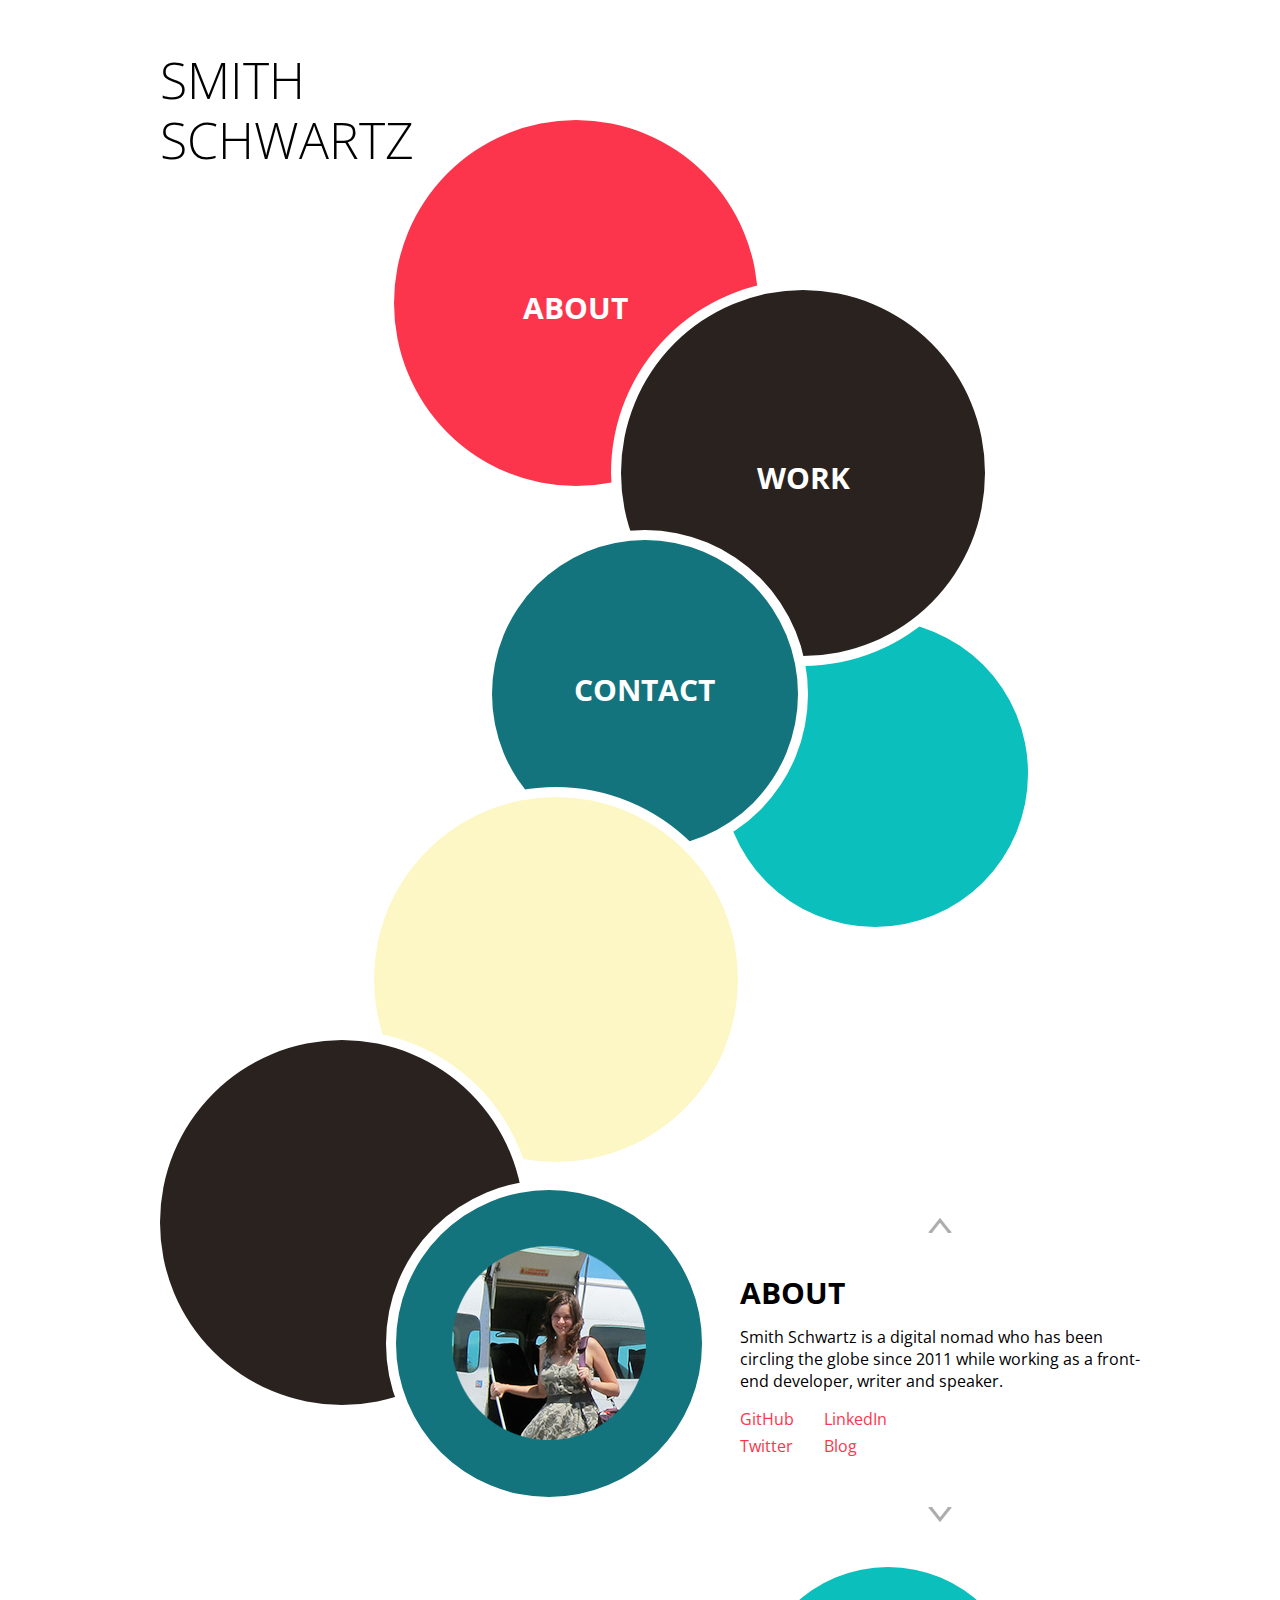
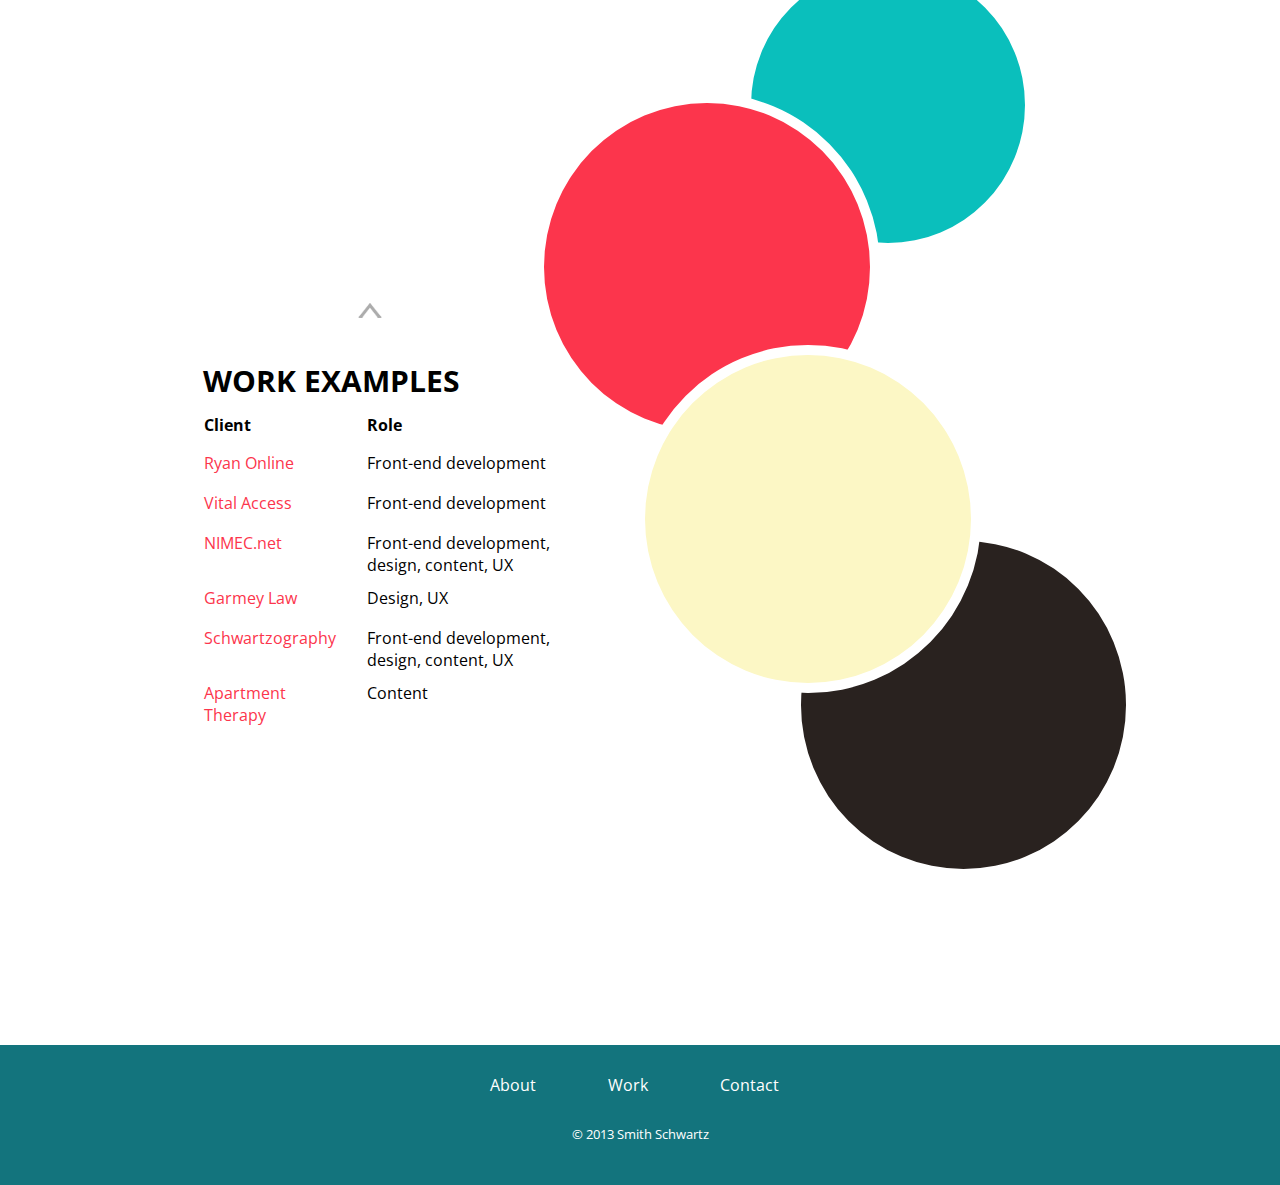
==== index.html @ cdfc53a2 "Fix link" ====
<!DOCTYPE html>
<html lang="en">
<head>
  <meta charset="utf-8" />
  <meta name="viewport" content="width=device-width,initial-scale=1" />
  
  <title>Smith Schwartz</title>

  <link rel="icon" type="image/x-icon" href="http://smithschwartz.github.io/portfolio/favicon.ico" />

  <link rel="stylesheet" href="styles/css/main.css">

  <link rel='stylesheet' media='screen and (max-width: 419px)' href='styles/css/small.css' />

  <link rel='stylesheet' media='screen and (min-width: 420px) and (max-width: 609px)' href='styles/sass/small-medium.scss' />

  <link rel='stylesheet' media='screen and (min-width: 610px) and (max-width: 798px)' href='styles/sass/mid-medium.scss' />

  <link rel='stylesheet' media='screen and (min-width: 799px) and (max-width: 900px)' href='styles/sass/medium.scss' />

  <link href='http://fonts.googleapis.com/css?family=Montserrat|Open+Sans:300,400,700' rel='stylesheet' type='text/css'>

  <script>
    (function(i,s,o,g,r,a,m){i['GoogleAnalyticsObject']=r;i[r]=i[r]||function(){
    (i[r].q=i[r].q||[]).push(arguments)},i[r].l=1*new Date();a=s.createElement(o),
    m=s.getElementsByTagName(o)[0];a.async=1;a.src=g;m.parentNode.insertBefore(a,m)
    })(window,document,'script','//www.google-analytics.com/analytics.js','ga');

    ga('create', 'UA-42198011-1', 'smithschwartz.com');
    ga('send', 'pageview');

  </script>

</head>

<body class="group">
	<a name="top"></a>

<div class="page-wrap group">

	<header class="group">
		<div class="block group">
			<h1>Smith Schwartz</h1>
		</div>
	</header>

	<section class="bubbles group">

		<div class="container container-1">

		  <a class="scroll-js" href="#about" title="About">
		  	<div class="bubble circle-1">
		  		<h2>About</h2>
		  	</div>
		  </a>

		</div>

		<a class="scroll-js" href="#work" title="Work">
			<div class="container container-2">
		  
		  		<div class="bubble circle-2">
		  			<h2>Work</h2>
		  		</div>
		</div>
		</a>


		<div class="container container-3">

		  <a href="mailto:smithschwartz@gmail.com" target="blank" title="Send an email">
		  	<div class="bubble circle-3">
		  		<h2>Contact</h2>
		  	</div>
		  </a>

		</div>

		<div class="container container-4">

		  	<div class="bubble circle-4">
		  	</div>

		</div>

		<div class="container container-5">

		  	<div class="bubble circle-5">
		  	</div>

		</div>

		<div class="container container-6">

		  	<div class="bubble circle-6">
		  		
		  	</div>

		</div>
		
		<div class="container container-7">
			<a name="about"></a>
		  	<div class="bubble circle-7">
		  	</div>

		</div>

</section>

<aside class="up-down-arrows group">
	<a class="scroll-js up-arrow arrow group" href="#top" title="Scroll to top">Up Arrow</a>

		<section class="info group">
			<h2>About</h2>

			<p>Smith Schwartz is a digital nomad who has been circling the globe since 2011 while working as a front-end developer, writer and speaker. </p></a>

			<ul>
				<li><a href="https://github.com/smithschwartz" target="blank" title="Smith Schwartz on GitHub">GitHub</a></li>

				<li><a href="https://twitter.com/smithschwartz" target="blank" title="Smith Schwartz on Twitter">Twitter</a></li>

			</ul>
			<ul>
				<li><a href="http://www.linkedin.com/pub/smith-schwartz/33/857/685/" target="blank" title="Smith Schwartz on LinkedIn">LinkedIn</a></li>
				
				<li><a href="http://schwartzography.com" target="blank" title="Schwartzography.com">Blog</a></li>
			</ul>
		</section>

			<a class="scroll-js down-arrow arrow group" href="#work" title="Work">Down Arrow</a>

	</aside>

	
	<section class="mid-bubbles group">	

		<div class="container container-8">

		  	<div class="bubble circle-8">
		  	</div>

		</div>

		<div class="container container-9">

		  	<div class="bubble circle-9">
		  		
		  	</div>

		</div>

		<div class="container container-10">

		  	<div class="bubble circle-10">
		  	</div>

		</div>

		<div class="container container-11">

		  	<div class="bubble circle-11">
		  	</div>

		</div>

		<section class="work-examples group">
			<a name="work"></a>

			<a class="scroll-js up-arrow arrow group" href="#top" title="Scroll to top">Up Arrow</a>

			<h2>Work Examples</h2>

		<table class="group">

		  <tr>
		  	<th scope="col">Client</th>
		  	<th scope="col">Role</th>
		  </tr>
		  <tr>
		  	<td class="client"><a href="http://ryanonline.com/" title="Ryan Online" target="blank">Ryan Online</a></td>
		  	<td class="role">Front-end development</td>
		  </tr>
		  <tr>
		    <td class="client"><a href="http://www.vital-access.com/" title="Vital Access" target="blank">Vital Access</a></td>
		    <td class="role">Front-end development</td>
		  </tr>
		  <tr>
		    <td class="client"><a href="http://www.nimec.net" target="blank" title="NIMEC">NIMEC.net</a></td>
		    <td class="role">Front-end development, design, content, UX</td>
		  </tr>
		  <tr>
		    <td class="client"><a href="design-project.html" title="Garmey Law" target="blank">Garmey Law</a></td>
		    <td class="role">Design, UX</td>
		  </tr>
		  <tr>
		    <td class="client"><a href="http://schwartzography.com" target="blank" title="Schwartzography">Schwartzography</a></td>
		    <td class="role">Front-end development, design, content, UX</td>
		  </tr>
		  <tr>
		    <td class="client"><a href="http://www.apartmenttherapy.com/authors/smith" target="blank" title="Apartment Therapy">Apartment<br> Therapy</a></td>
		    <td class="role">Content</td>
		  </tr>

		 </table> 


		
		</section>
		</div> <!-- page-wrap -->
	</section>
</div>

	<footer class="group">
		<div class="page-wrap-footer group">

			<ul class="group">

				<li><a class="scroll-js" href="#about" title="about">About</a></li>
				<li><a class="scroll-js" href="#work" title="Work">Work</a></li>
				<li class="end"><a href="mailto:smithschwartz@gmail.com" target="blank" title="Send an email">Contact</a></li>

			</ul>

			<small class="copy group">&copy; 2013 Smith Schwartz</small>

		</div>
	</footer>


	<script src="http://ajax.googleapis.com/ajax/libs/jquery/1.9.1/jquery.min.js"></script>	
	<script src="javascripts/jquery.min.scrollTo.js"></script>
	<script src="javascripts/script.js"></script>

</body>	
</html>
---- styles/css/main.css ----
/* normalize.css v2.1.0 | MIT License | git.io/normalize */
/* ==========================================================================
   HTML5 display definitions
   ========================================================================== */
/**
 * Correct `block` display not defined in IE 8/9.
 */
article,
aside,
details,
figcaption,
figure,
footer,
header,
hgroup,
main,
nav,
section,
summary {
  display: block; }

/**
 * Correct `inline-block` display not defined in IE 8/9.
 */
audio,
canvas,
video {
  display: inline-block; }

/**
 * Prevent modern browsers from displaying `audio` without controls.
 * Remove excess height in iOS 5 devices.
 */
audio:not([controls]) {
  display: none;
  height: 0; }

/**
 * Address styling not present in IE 8/9.
 */
[hidden] {
  display: none; }

/* ==========================================================================
   Base
   ========================================================================== */
/**
 * 1. Set default font family to sans-serif.
 * 2. Prevent iOS text size adjust after orientation change, without disabling
 *    user zoom.
 */
html {
  font-family: sans-serif;
  /* 1 */
  -webkit-text-size-adjust: 100%;
  /* 2 */
  -ms-text-size-adjust: 100%;
  /* 2 */ }

/**
 * Remove default margin.
 */
body {
  margin: 0; }

/* ==========================================================================
   Links
   ========================================================================== */
/**
 * Address `outline` inconsistency between Chrome and other browsers.
 */
a:focus {
  outline: thin dotted; }

/**
 * Improve readability when focused and also mouse hovered in all browsers.
 */
a:active,
a:hover {
  outline: 0; }

/* ==========================================================================
   Typography
   ========================================================================== */
/**
 * Address variable `h1` font-size and margin within `section` and `article`
 * contexts in Firefox 4+, Safari 5, and Chrome.
 */
h1 {
  font-size: 2em;
  margin: 0.67em 0; }

/**
 * Address styling not present in IE 8/9, Safari 5, and Chrome.
 */
abbr[title] {
  border-bottom: 1px dotted; }

/**
 * Address style set to `bolder` in Firefox 4+, Safari 5, and Chrome.
 */
b,
strong {
  font-weight: bold; }

/**
 * Address styling not present in Safari 5 and Chrome.
 */
dfn {
  font-style: italic; }

/**
 * Address differences between Firefox and other browsers.
 */
hr {
  -moz-box-sizing: content-box;
  box-sizing: content-box;
  height: 0; }

/**
 * Address styling not present in IE 8/9.
 */
mark {
  background: #ff0;
  color: #000; }

/**
 * Correct font family set oddly in Safari 5 and Chrome.
 */
code,
kbd,
pre,
samp {
  font-family: monospace, serif;
  font-size: 1em; }

/**
 * Improve readability of pre-formatted text in all browsers.
 */
pre {
  white-space: pre-wrap; }

/**
 * Set consistent quote types.
 */
q {
  quotes: "\201C" "\201D" "\2018" "\2019"; }

/**
 * Address inconsistent and variable font size in all browsers.
 */
small {
  font-size: 80%; }

/**
 * Prevent `sub` and `sup` affecting `line-height` in all browsers.
 */
sub,
sup {
  font-size: 75%;
  line-height: 0;
  position: relative;
  vertical-align: baseline; }

sup {
  top: -0.5em; }

sub {
  bottom: -0.25em; }

/* ==========================================================================
   Embedded content
   ========================================================================== */
/**
 * Remove border when inside `a` element in IE 8/9.
 */
img {
  border: 0; }

/**
 * Correct overflow displayed oddly in IE 9.
 */
svg:not(:root) {
  overflow: hidden; }

/* ==========================================================================
   Figures
   ========================================================================== */
/**
 * Address margin not present in IE 8/9 and Safari 5.
 */
figure {
  margin: 0; }

/* ==========================================================================
   Forms
   ========================================================================== */
/**
 * Define consistent border, margin, and padding.
 */
fieldset {
  border: 1px solid #c0c0c0;
  margin: 0 2px;
  padding: 0.35em 0.625em 0.75em; }

/**
 * 1. Correct `color` not being inherited in IE 8/9.
 * 2. Remove padding so people aren't caught out if they zero out fieldsets.
 */
legend {
  border: 0;
  /* 1 */
  padding: 0;
  /* 2 */ }

/**
 * 1. Correct font family not being inherited in all browsers.
 * 2. Correct font size not being inherited in all browsers.
 * 3. Address margins set differently in Firefox 4+, Safari 5, and Chrome.
 */
button,
input,
select,
textarea {
  font-family: inherit;
  /* 1 */
  font-size: 100%;
  /* 2 */
  margin: 0;
  /* 3 */ }

/**
 * Address Firefox 4+ setting `line-height` on `input` using `!important` in
 * the UA stylesheet.
 */
button,
input {
  line-height: normal; }

/**
 * Address inconsistent `text-transform` inheritance for `button` and `select`.
 * All other form control elements do not inherit `text-transform` values.
 * Correct `button` style inheritance in Chrome, Safari 5+, and IE 8+.
 * Correct `select` style inheritance in Firefox 4+ and Opera.
 */
button,
select {
  text-transform: none; }

/**
 * 1. Avoid the WebKit bug in Android 4.0.* where (2) destroys native `audio`
 *    and `video` controls.
 * 2. Correct inability to style clickable `input` types in iOS.
 * 3. Improve usability and consistency of cursor style between image-type
 *    `input` and others.
 */
button,
html input[type="button"],
input[type="reset"],
input[type="submit"] {
  -webkit-appearance: button;
  /* 2 */
  cursor: pointer;
  /* 3 */ }

/**
 * Re-set default cursor for disabled elements.
 */
button[disabled],
html input[disabled] {
  cursor: default; }

/**
 * 1. Address box sizing set to `content-box` in IE 8/9.
 * 2. Remove excess padding in IE 8/9.
 */
input[type="checkbox"],
input[type="radio"] {
  box-sizing: border-box;
  /* 1 */
  padding: 0;
  /* 2 */ }

/**
 * 1. Address `appearance` set to `searchfield` in Safari 5 and Chrome.
 * 2. Address `box-sizing` set to `border-box` in Safari 5 and Chrome
 *    (include `-moz` to future-proof).
 */
input[type="search"] {
  -webkit-appearance: textfield;
  /* 1 */
  -moz-box-sizing: content-box;
  -webkit-box-sizing: content-box;
  /* 2 */
  box-sizing: content-box; }

/**
 * Remove inner padding and search cancel button in Safari 5 and Chrome
 * on OS X.
 */
input[type="search"]::-webkit-search-cancel-button,
input[type="search"]::-webkit-search-decoration {
  -webkit-appearance: none; }

/**
 * Remove inner padding and border in Firefox 4+.
 */
button::-moz-focus-inner,
input::-moz-focus-inner {
  border: 0;
  padding: 0; }

/**
 * 1. Remove default vertical scrollbar in IE 8/9.
 * 2. Improve readability and alignment in all browsers.
 */
textarea {
  overflow: auto;
  /* 1 */
  vertical-align: top;
  /* 2 */ }

/* ==========================================================================
   Tables
   ========================================================================== */
/**
 * Remove most spacing between table cells.
 */
table {
  border-collapse: collapse;
  border-spacing: 0; }

/*Clearfix, Resets*/
.group:after {
  content: "";
  display: table;
  clear: both; }

/* apply a natural box layout model to all elements */
* {
  -moz-box-sizing: border-box;
  -webkit-box-sizing: border-box;
  box-sizing: border-box; }

/*Fonts*/
body {
  font-family: 'Open Sans', sans-serif;
  position: relative; }

a {
  color: #FC354C;
  text-decoration: none; }

h1, h2 {
  text-transform: uppercase;
  text-shadow: inset 1px 1px 1px #ccc; }

h1 {
  font-size: 50px;
  font-weight: 200;
  line-height: 60px;
  margin: 0;
  z-index: 400; }

h2 {
  color: white;
  font-size: 30px; }

.work-examples h2,
.info h2 {
  color: black;
  line-height: 35px;
  margin: 15px 0; }

.bubble h2,
footer {
  text-align: center; }

/*Sections*/
.page-wrap {
  margin: auto;
  max-width: 1000px;
  height: 1300px;
  padding: 20px;
  position: relative; }

.page-wrap-footer {
  margin: auto;
  max-width: 1000px;
  height: 140px;
  position: relative; }

.block {
  height: 150px;
  padding-top: 30px;
  margin: 0;
  width: 255px;
  z-index: 400; }

.info {
  position: relative;
  height: 200px;
  width: 100%; }

.work-examples {
  height: 500px;
  left: 5%;
  position: relative;
  top: 518px;
  width: 450px; }

.bubbles {
  position: relative;
  top: -190px;
  height: 100%;
  width: 100%; }

.mid-bubbles {
  margin-right: 0;
  position: relative;
  top: 0px;
  height: 85%;
  width: 90%; }

/*Circles*/
.container {
  height: 500px;
  width: 40%;
  position: absolute; }

.bubble {
  border: 10px solid white;
  -moz-border-radius: 50%;
  -webkit-border-radius: 50%;
  border-radius: 50%;
  padding-bottom: 95%;
  width: 100%;
  -webkit-transition-property: margin;
  -moz-transition-property: margin;
  -o-transition-property: margin;
  transition-property: margin;
  -webkit-transition-duration: .4s;
  -moz-transition-duration: .4s;
  -o-transition-duration: .4s;
  transition-duration: .4s;
  -webkit-transition-timing-function: linear, ease-in-out;
  -moz-transition-timing-function: linear, ease-in-out;
  -o-transition-timing-function: linear, ease-in-out;
  transition-timing-function: linear, ease-in-out; }

.circle-1,
.circle-2 {
  padding-bottom: 41%; }

.circle-3 {
  padding-bottom: 42.5%; }

.circle-8,
.circle-7,
.circle-4 {
  padding-bottom: 94%; }

/*Circle backgrounds*/
.circle-9,
.circle-1 {
  background: #FC354C; }

.circle-11,
.circle-6,
.circle-2 {
  background: #29221F; }

.circle-8,
.circle-4 {
  background: #0ABFBC; }

.circle-10,
.circle-5 {
  background: #FCF7C5; }

.circle-3 {
  background: #13747D; }

.circle-7 {
  background: #13747d url("../../images/smith.png") center center no-repeat; }

/*Circle text*/
.container h2 {
  margin: 0; }

.bubble h2 {
  padding-top: 42%; }

.circle-1 h2,
.circle-2 h2 {
  padding-top: 46%; }

/*Circle containers*/
.container-1 {
  left: 23.3%;
  top: 130px;
  z-index: 1;
  -webkit-transition-property: z-index;
  -moz-transition-property: z-index;
  -o-transition-property: z-index;
  transition-property: z-index;
  -webkit-transition-duration: .4s;
  -moz-transition-duration: .4s;
  -o-transition-duration: .4s;
  transition-duration: .4s;
  -webkit-transition-timing-function: linear, ease-in-out;
  -moz-transition-timing-function: linear, ease-in-out;
  -o-transition-timing-function: linear, ease-in-out;
  transition-timing-function: linear, ease-in-out; }

.container-2 {
  left: 47%;
  top: 300px;
  z-index: 2;
  -webkit-transition-property: z-index;
  -moz-transition-property: z-index;
  -o-transition-property: z-index;
  transition-property: z-index;
  -webkit-transition-duration: .4s;
  -moz-transition-duration: .4s;
  -o-transition-duration: .4s;
  transition-duration: .4s;
  -webkit-transition-timing-function: linear, ease-in-out;
  -moz-transition-timing-function: linear, ease-in-out;
  -o-transition-timing-function: linear, ease-in-out;
  transition-timing-function: linear, ease-in-out; }

.container-3 {
  left: 33.5%;
  top: 550px;
  width: 34%;
  z-index: 5;
  -webkit-transition-property: z-index;
  -moz-transition-property: z-index;
  -o-transition-property: z-index;
  transition-property: z-index;
  -webkit-transition-duration: .4s;
  -moz-transition-duration: .4s;
  -o-transition-duration: .4s;
  transition-duration: .4s;
  -webkit-transition-timing-function: linear, ease-in-out;
  -moz-transition-timing-function: linear, ease-in-out;
  -o-transition-timing-function: linear, ease-in-out;
  transition-timing-function: linear, ease-in-out; }

.container-4 {
  left: 57.5%;
  top: 630px;
  width: 34%;
  z-index: 1; }

.container-5 {
  left: 21.3%;
  top: 807px;
  z-index: 6; }

.container-6 {
  left: -1%;
  top: 1050px;
  z-index: 6; }

.container-7 {
  left: 23.5%;
  top: 1200px;
  width: 34%;
  z-index: 7; }

.container-8 {
  left: 67.3%;
  top: 112px;
  width: 34%;
  z-index: 1; }

.container-9 {
  left: 43.3%;
  top: 248px;
  z-index: 1; }

.container-10 {
  left: 55%;
  top: 500px;
  z-index: 6; }

.container-11 {
  left: 73%;
  top: 686px;
  z-index: 2; }

/*Hovers*/
a:hover {
  color: #c8031a; }

footer a:hover,
.info a:hover,
.work-examples a:hover {
  text-decoration: underline; }

footer a:hover {
  color: #ccc;
  text-decoration: underline; }

a .bubble:hover {
  margin-top: -30px;
  box-shadow: 0 50px #fff;
  z-index: 100; }

a .bubble:hover {
  text-decoration: none; }

.container-1:hover,
.container-2:hover,
.container-3:hover {
  z-index: 100; }

/*Lists*/
ul {
  padding-left: 0; }

li {
  list-style: none; }

.info ul {
  float: left;
  margin-right: 30px;
  margin-top: 0; }

.info li {
  margin-bottom: 5px; }

/*Table*/
th {
  padding-bottom: 15px;
  text-align: left; }

td {
  padding-bottom: 10px;
  padding-right: 30px;
  height: 40px;
  vertical-align: top; }

.client {
  width: 140px; }

.role {
  width: 270px; }

/*Arrows*/
.up-down-arrows {
  height: 400px;
  position: absolute;
  top: 1260px;
  left: 60%;
  width: 40%; }

a.arrow,
.arrow {
  display: block;
  color: transparent;
  font: 0/0 a;
  height: 15px;
  left: 188px;
  position: absolute;
  width: 24px; }

.down-arrow {
  background: url("../../images/down-arrow.png") center center no-repeat;
  top: 247px;
  z-index: 100; }

.up-arrow {
  background: url("../../images/up-arrow.png") center center no-repeat;
  top: -42px; }

.work-examples .up-arrow {
  top: -60px;
  left: 155px; }

.soon {
  font-size: 150%; }

/*Footer*/
footer {
  background: #13747D;
  height: 140px;
  position: relative;
  top: 1345px;
  width: 100%; }

footer li {
  color: white;
  float: left;
  line-height: 80px;
  margin-right: 24%; }

footer ul {
  margin: auto;
  width: 300px; }

.copy {
  color: white;
  display: block;
  margin: auto;
  width: 100%; }

footer a {
  color: white; }

.end {
  margin-right: 0; }

/*Design Project Page*/
.design-example-wrap {
  margin: 30px auto 0 auto;
  width: 1200px; }

.design-example-wrap h1 {
  margin-bottom: 20px; }

.design-example {
  display: block;
  margin-right: 5%;
  float: left; }
---- styles/css/small.css ----
.page-wrap,
.page-wrap-footer {
  max-width: 500px; }

.page-wrap {
  padding: 0; }

.page-wrap {
  height: 1300px; }

footer li {
  margin-right: 15%; }

footer {
  top: 500px; }

footer ul {
  width: 209px; }

.block {
  padding-top: 10px;
  margin: auto;
  z-index: 200; }

.container {
  height: 200px;
  width: 50%; }

.container-8,
.container-7,
.container-4 {
  width: 40%; }

.bubble {
  padding-bottom: 36.5%; }

.bubble h2 {
  font-size: 22px;
  padding-top: 38%; }

a .bubble:hover {
  margin-top: 0px;
  box-shadow: none; }

/*Circle containers*/
.container-1 {
  left: 8%;
  top: 188px; }

.container-2 {
  left: 32%;
  top: 290px; }

.container-3 {
  left: 17%;
  top: 410px; }

.container-4 {
  left: 57%;
  top: 419px; }

.container-7 {
  top: 533px;
  left: 8%;
  z-index: 7; }

.container-8 {
  left: 9%;
  top: -225px; }

.container-9 {
  left: 25%;
  top: -155px; }

.container-10 {
  left: 8%;
  top: -60px; }

.container-5,
.container-6,
.container-11 {
  display: none; }

.circle-7 {
  background: url("../../images/smith.png") center center no-repeat; }

.circle-8,
.circle-9,
.circle-10,
.circle-4,
.circle-7 {
  padding-bottom: 87%; }

/*Sections*/
.info {
  margin: auto;
  max-width: 300px;
  text-align: right;
  top: 0;
  width: 80%; }

.work-examples {
  left: 15%;
  height: 80%;
  top: 200px;
  width: 90%; }

.up-down-arrows {
  top: 650px;
  left: 5%;
  height: 60%;
  text-align: right;
  width: 90%; }

.mid-bubbles {
  height: 40%;
  left: -30px;
  top: -390px; }

.info ul {
  float: right;
  margin-left: 30px;
  margin-right: 0; }

table {
  width: 110%; }

/*Arrows*/
.arrow {
  left: 70%; }

.down-arrow {
  top: 269px; }

.up-arrow {
  top: -43px; }

.work-examples .up-arrow {
  top: -40px;
  left: 30%;
  z-index: 400; }

a h2:hover {
  color: #ccc; }
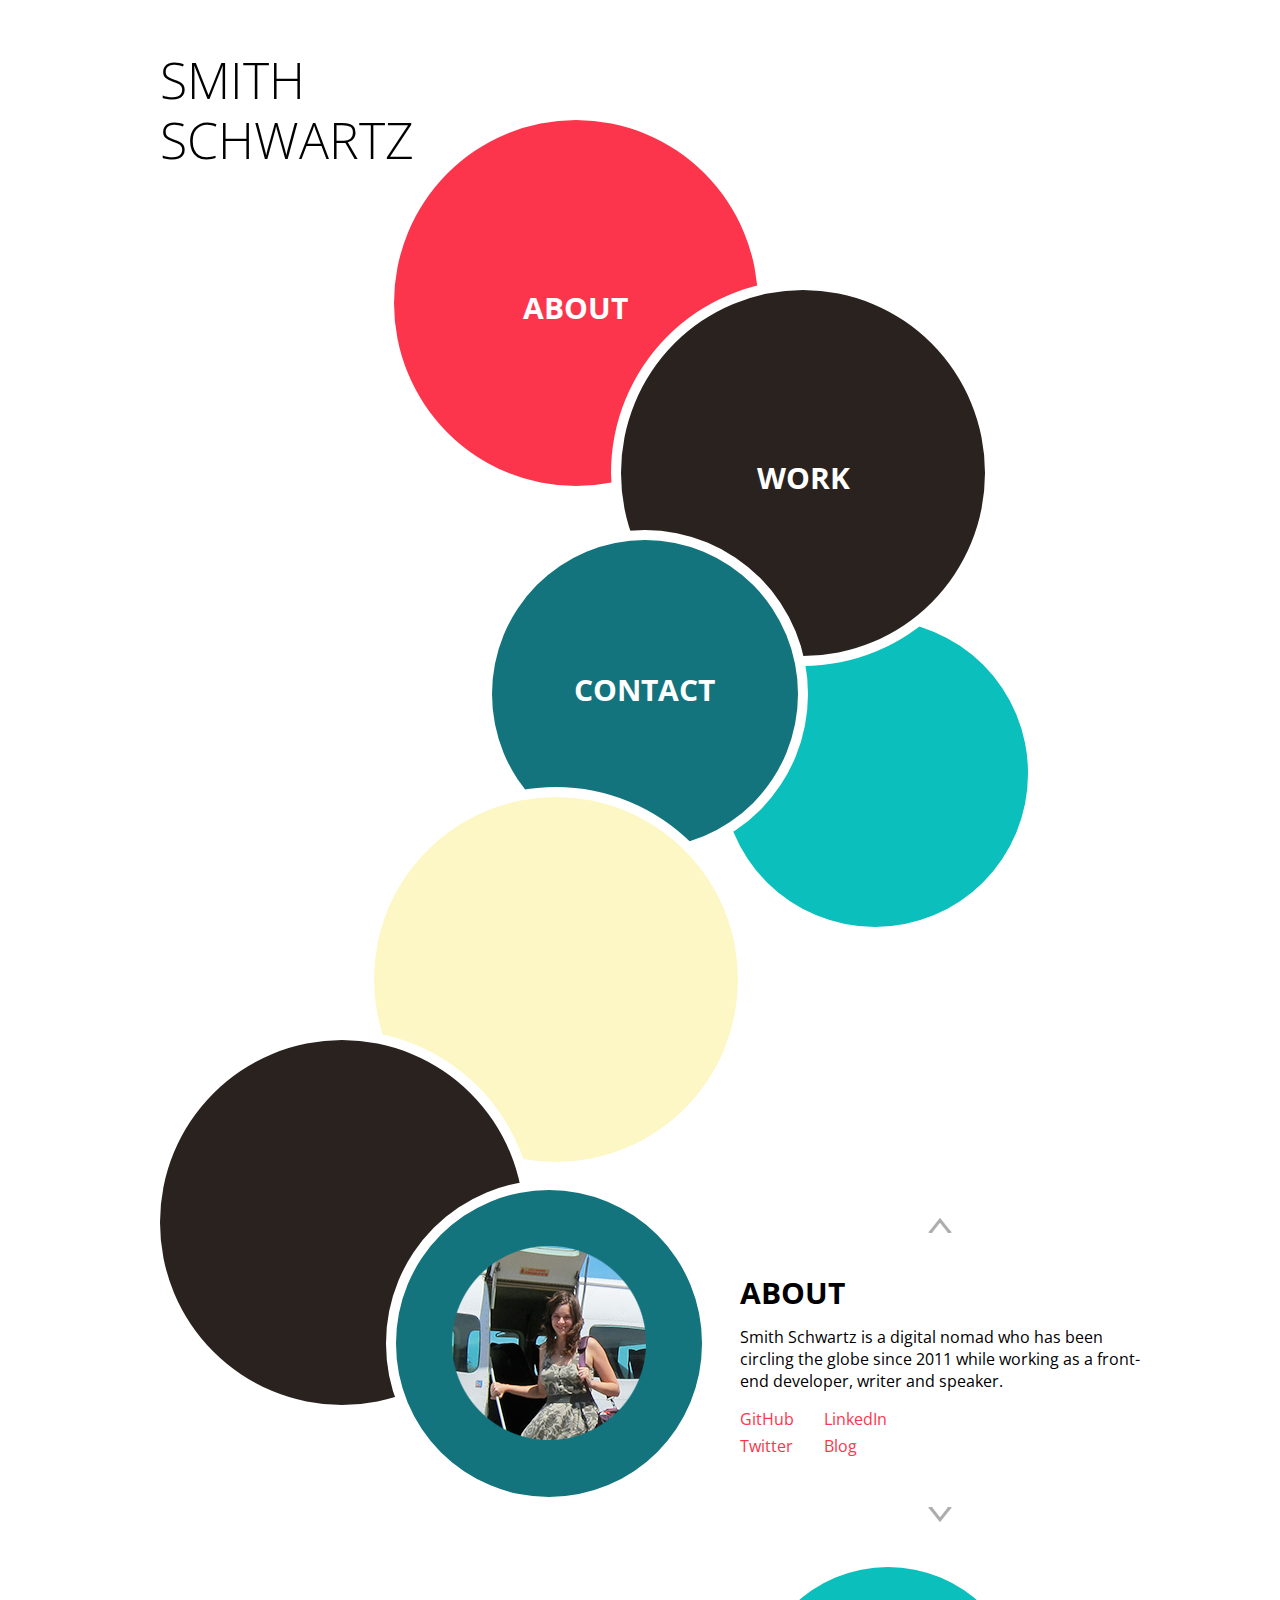
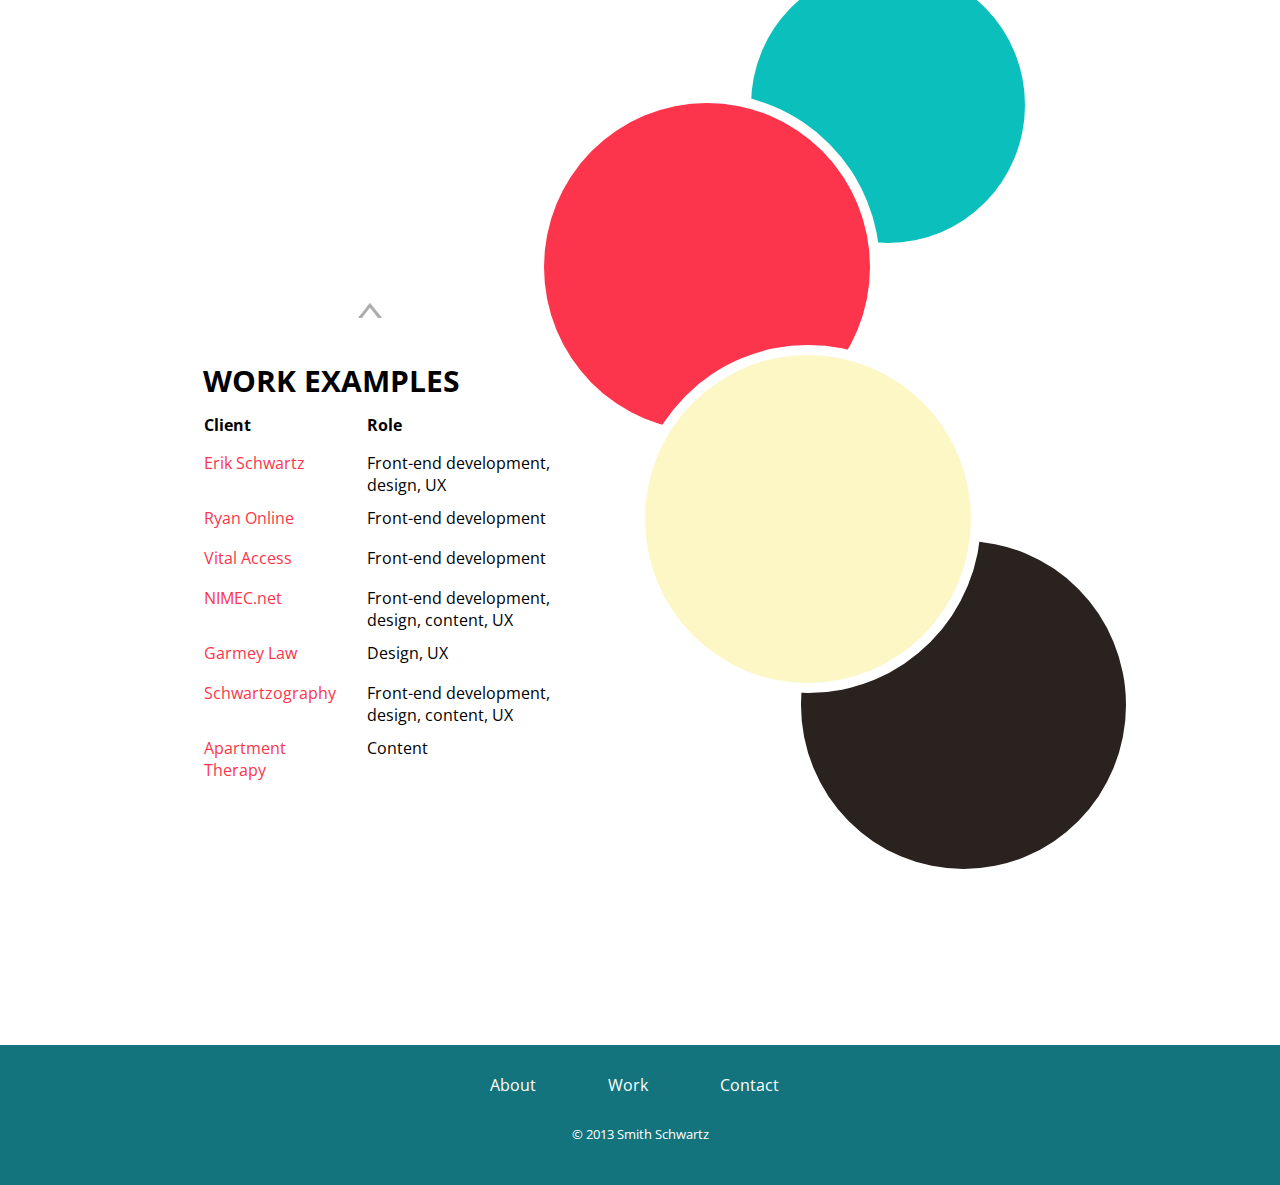
==== commit 51708a30: "Add new work" ====
--- a/index.html
+++ b/index.html
@@ -12,11 +12,11 @@
 
   <link rel='stylesheet' media='screen and (max-width: 419px)' href='styles/css/small.css' />
 
-  <link rel='stylesheet' media='screen and (min-width: 420px) and (max-width: 609px)' href='styles/sass/small-medium.scss' />
-
-  <link rel='stylesheet' media='screen and (min-width: 610px) and (max-width: 798px)' href='styles/sass/mid-medium.scss' />
-
-  <link rel='stylesheet' media='screen and (min-width: 799px) and (max-width: 900px)' href='styles/sass/medium.scss' />
+  <link rel='stylesheet' media='screen and (min-width: 420px) and (max-width: 609px)' href='styles/css/small-medium.css' />
+
+  <link rel='stylesheet' media='screen and (min-width: 610px) and (max-width: 798px)' href='styles/css/mid-medium.css' />
+
+  <link rel='stylesheet' media='screen and (min-width: 799px) and (max-width: 900px)' href='styles/css/medium.css' />
 
   <link href='http://fonts.googleapis.com/css?family=Montserrat|Open+Sans:300,400,700' rel='stylesheet' type='text/css'>
 
@@ -178,6 +178,10 @@
 		  	<th scope="col">Role</th>
 		  </tr>
 		  <tr>
+		  	<td class="client"><a href="http://erikschwartz.net" title="Erik Schwartz" target="blank">Erik Schwartz</a></td>
+		  	<td class="role">Front-end development, design, UX</td>
+		  </tr>
+		  <tr>
 		  	<td class="client"><a href="http://ryanonline.com/" title="Ryan Online" target="blank">Ryan Online</a></td>
 		  	<td class="role">Front-end development</td>
 		  </tr>
--- a/styles/css/small-medium.css
+++ b/styles/css/small-medium.css
@@ -0,0 +1,157 @@
+.page-wrap,
+.page-wrap-footer {
+  padding: 0;
+  max-width: 550px;
+  min-width: 400px; }
+
+footer li {
+  margin-right: 15%; }
+
+footer {
+  top: 525px; }
+
+footer ul {
+  width: 209px; }
+
+.block {
+  padding-top: 10px;
+  padding-left: 5%;
+  z-index: 200; }
+
+.container {
+  height: 200px;
+  width: 40%; }
+
+.container-8,
+.container-7,
+.container-4 {
+  width: 30%; }
+
+.bubble {
+  padding-bottom: 37.5%; }
+
+.bubble h2 {
+  font-size: 26px;
+  padding-top: 39%; }
+
+.bubble:hover {
+  margin-top: 0px; }
+
+/*Circle containers*/
+.container-1 {
+  left: 31%;
+  top: 188px; }
+
+.container-2 {
+  left: 49%;
+  top: 309px; }
+
+.container-3 {
+  left: 27%;
+  top: 423px; }
+
+.container-4 {
+  left: 61%;
+  top: 439px; }
+
+.container-5 {
+  left: 19%;
+  top: 556px; }
+
+.container-7 {
+  left: 7%;
+  top: 643px;
+  z-index: 7; }
+
+.container-8 {
+  left: 9%;
+  top: -214px; }
+
+.container-9 {
+  left: 25%;
+  top: -155px; }
+
+.container-10 {
+  left: 8%;
+  top: -60px; }
+
+.container-6,
+.container-11 {
+  display: none; }
+
+.circle-7 {
+  background: white url("../../images/smith.png") center center no-repeat; }
+
+.circle-5,
+.circle-8,
+.circle-9,
+.circle-10,
+.circle-4,
+.circle-7 {
+  padding-bottom: 90%; }
+
+/*Sections*/
+.info {
+  margin: auto;
+  max-width: 300px;
+  text-align: right;
+  top: 100px;
+  width: 100%; }
+
+.work-examples {
+  left: 15%;
+  height: 400px;
+  margin-right: 0;
+  top: 220px;
+  width: 80%; }
+
+.up-down-arrows {
+  top: 650px;
+  left: 23%;
+  height: 60%;
+  text-align: right;
+  width: 77%; }
+
+.mid-bubbles {
+  height: 5%;
+  left: -30px;
+  top: -370px;
+  width: 90%; }
+
+section {
+  margin-right: 0; }
+
+.info ul {
+  float: right;
+  margin-left: 30px;
+  margin-right: 0; }
+
+table {
+  width: 110%; }
+
+/*Arrows*/
+.arrow {
+  left: 70%; }
+
+.down-arrow {
+  top: 357px; }
+
+.up-arrow {
+  top: 64px; }
+
+.work-examples .up-arrow {
+  top: -40px;
+  left: 30%;
+  z-index: 400; }
+
+a h2:hover {
+  color: #ccc; }
+
+.circle-8,
+.circle-7,
+.circle-4 {
+  padding-bottom: 87%; }
+
+a .bubble:hover {
+  margin-top: 0;
+  box-shadow: none; }
--- a/styles/css/mid-medium.css
+++ b/styles/css/mid-medium.css
@@ -0,0 +1,94 @@
+.page-wrap-footer,
+.page-wrap {
+  min-width: 400px;
+  max-width: 700px;
+  padding: 0; }
+
+footer {
+  top: 990px; }
+
+.work-examples,
+.up-down-arrows,
+.block {
+  margin-left: 5%; }
+
+.up-down-arrows {
+  left: 45%;
+  top: 950px;
+  width: 40%; }
+
+.down-arrow {
+  top: 280px; }
+
+.bubbles {
+  top: -100px; }
+
+.container-2 {
+  left: 46%;
+  top: 273px; }
+
+.container-3 {
+  top: 467px; }
+
+.container-4 {
+  left: 58.5%;
+  top: 500px; }
+
+.container-5 {
+  left: 21.3%;
+  top: 634px; }
+
+.container-6 {
+  left: 0%;
+  top: 767px; }
+
+.container-7 {
+  left: 12.5%;
+  top: 914px; }
+
+.container-8 {
+  left: 75%;
+  top: 121px; }
+
+.container-9 {
+  left: 55%;
+  top: 220px; }
+
+.container-10 {
+  left: 62%;
+  top: 369px;
+  z-index: 6; }
+
+.container-7,
+.container-11 {
+  display: none; }
+
+.circle-6 {
+  background: #29221f url("../../images/smith.png") center center no-repeat; }
+
+.bubble {
+  padding-bottom: 93%; }
+
+.circle-1 h2,
+.circle-2 h2 {
+  padding-top: 40%; }
+
+.circle-1,
+.circle-2 {
+  padding-bottom: 41%; }
+
+.circle-3 {
+  padding-bottom: 36%; }
+
+.circle-7,
+.circle-4,
+.circle-8 {
+  padding-bottom: 91.5%; }
+
+.mid-bubbles {
+  height: 60%;
+  top: -300px; }
+
+a .bubble:hover {
+  margin-top: -30px;
+  box-shadow: 0 30px #fff; }
--- a/styles/css/medium.css
+++ b/styles/css/medium.css
@@ -0,0 +1,64 @@
+.page-wrap {
+  min-width: 500px;
+  max-width: 900px;
+  padding: 0; }
+
+.work-examples,
+.up-down-arrows,
+.block {
+  margin-left: 5%; }
+
+.up-down-arrows {
+  left: 45%;
+  top: 1248px;
+  width: 50%; }
+
+.bubbles {
+  top: -100px; }
+
+.container-3 {
+  top: 544px; }
+
+.container-4 {
+  top: 584px; }
+
+.container-5 {
+  top: 759px; }
+
+.container-6 {
+  top: 941px; }
+
+.container-7 {
+  left: 12.5%;
+  top: 1204px; }
+
+.container-8 {
+  left: 76%;
+  top: 107px; }
+
+.container-9 {
+  left: 58.3%; }
+
+.container-10 {
+  left: 65%;
+  top: 476px; }
+
+.container-11 {
+  left: 59%;
+  top: 690px; }
+
+.bubble {
+  padding-bottom: 94.5%; }
+
+.circle-1,
+.circle-2,
+.circle-3 {
+  padding-bottom: 39%; }
+
+.circle-8,
+.circle-7,
+.circle-4 {
+  padding-bottom: 93.5%; }
+
+.mid-bubbles {
+  width: 90%; }
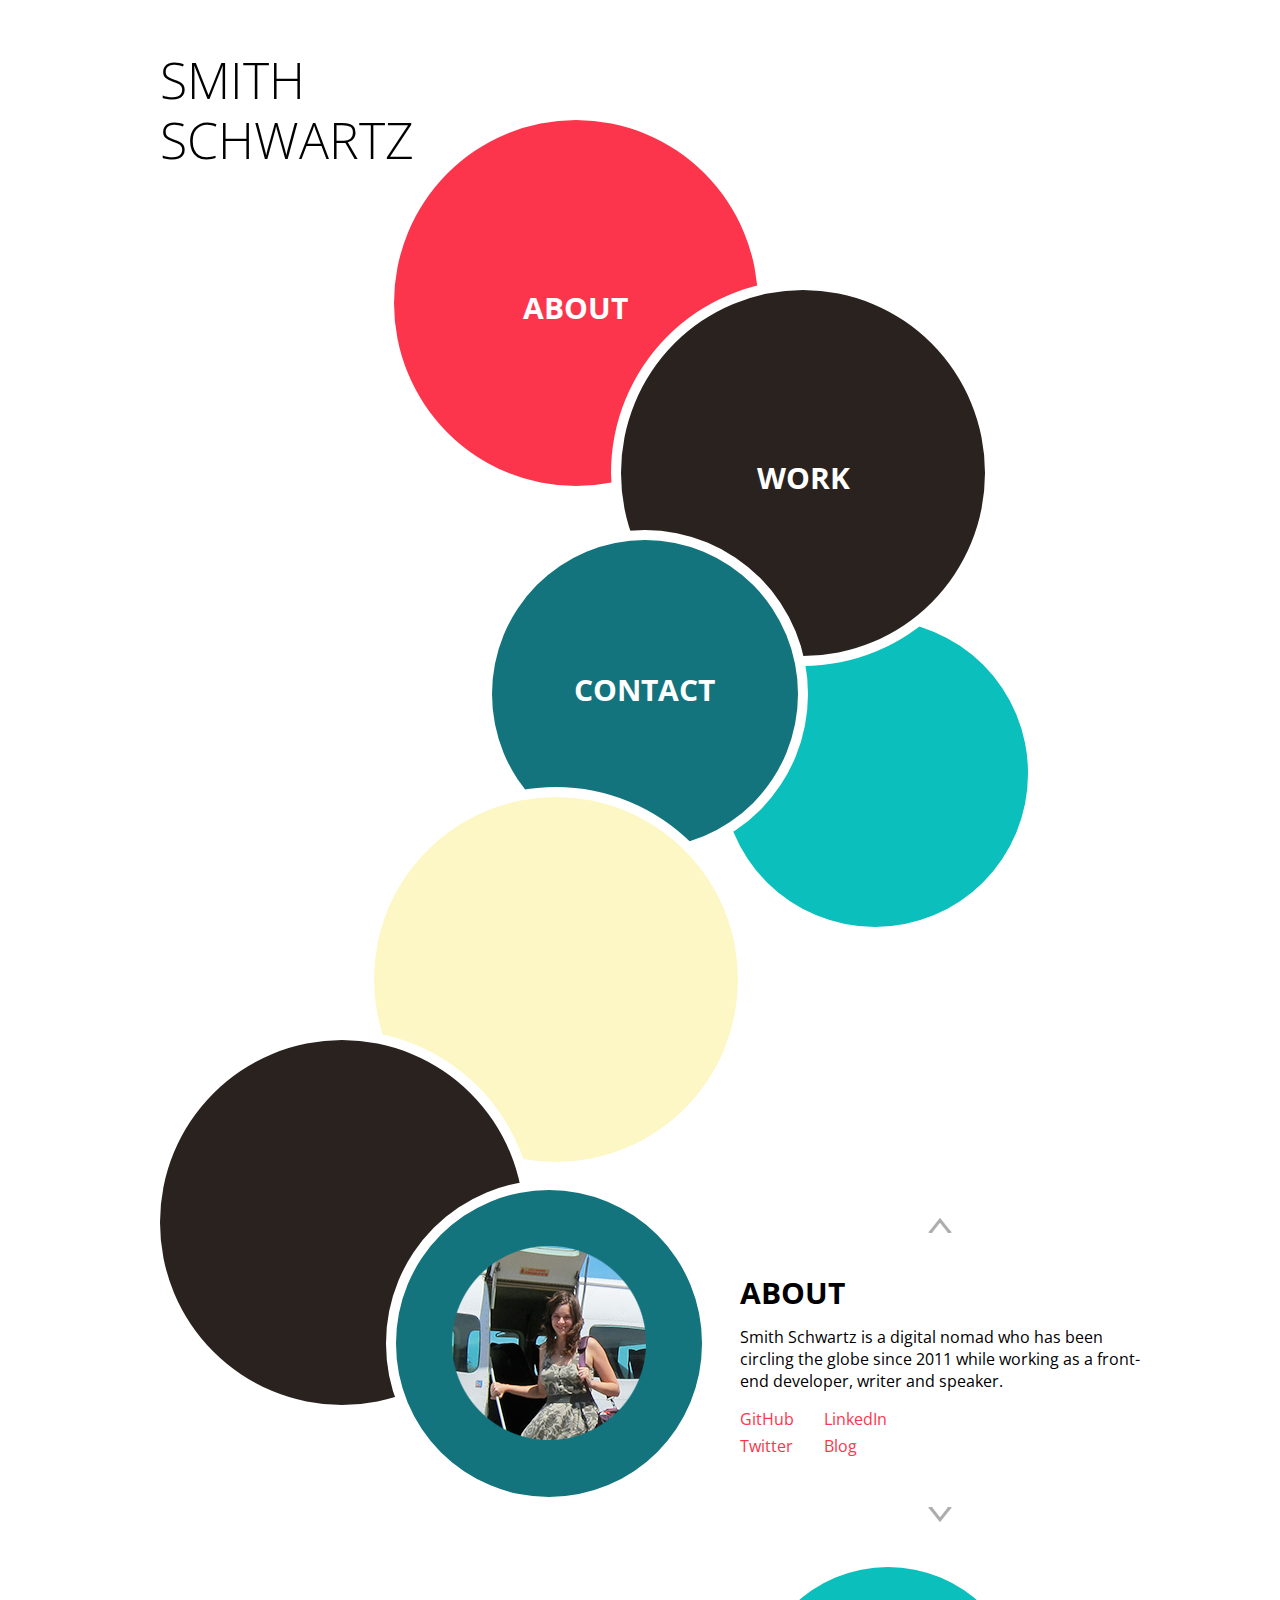
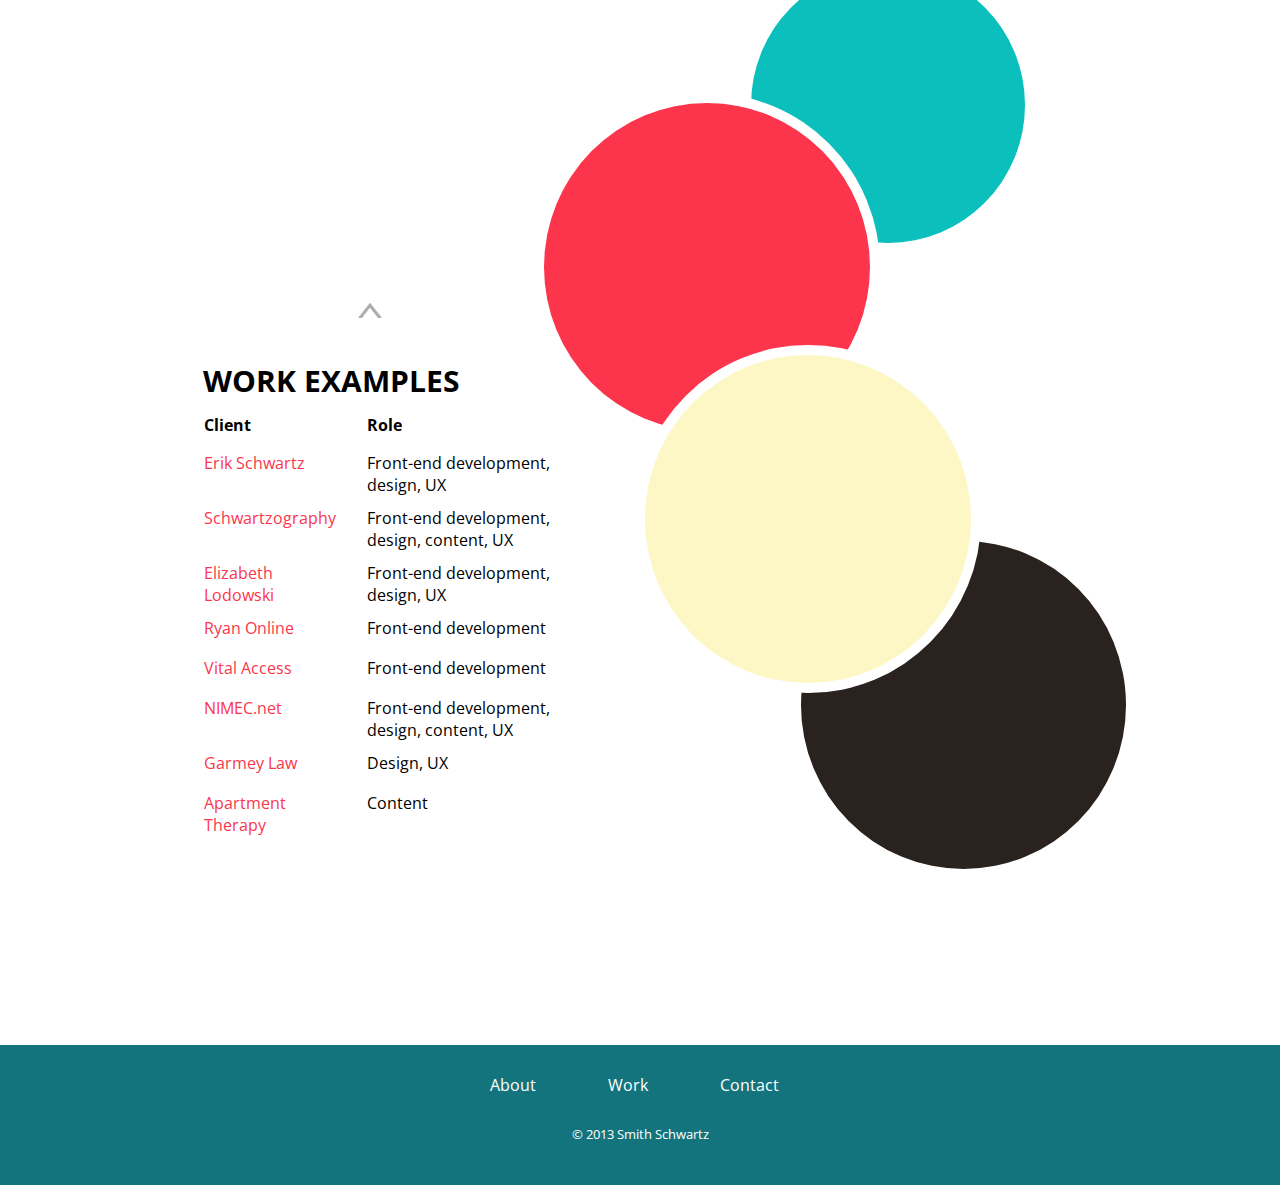
==== commit 21861938: "Add new links" ====
--- a/index.html
+++ b/index.html
@@ -3,7 +3,7 @@
 <head>
   <meta charset="utf-8" />
   <meta name="viewport" content="width=device-width,initial-scale=1" />
-  
+
   <title>Smith Schwartz</title>
 
   <link rel="icon" type="image/x-icon" href="http://smithschwartz.github.io/portfolio/favicon.ico" />
@@ -58,7 +58,7 @@
 
 		<a class="scroll-js" href="#work" title="Work">
 			<div class="container container-2">
-		  
+
 		  		<div class="bubble circle-2">
 		  			<h2>Work</h2>
 		  		</div>
@@ -93,11 +93,11 @@
 		<div class="container container-6">
 
 		  	<div class="bubble circle-6">
-		  		
-		  	</div>
-
-		</div>
-		
+
+		  	</div>
+
+		</div>
+
 		<div class="container container-7">
 			<a name="about"></a>
 		  	<div class="bubble circle-7">
@@ -123,7 +123,7 @@
 			</ul>
 			<ul>
 				<li><a href="http://www.linkedin.com/pub/smith-schwartz/33/857/685/" target="blank" title="Smith Schwartz on LinkedIn">LinkedIn</a></li>
-				
+
 				<li><a href="http://schwartzography.com" target="blank" title="Schwartzography.com">Blog</a></li>
 			</ul>
 		</section>
@@ -132,8 +132,8 @@
 
 	</aside>
 
-	
-	<section class="mid-bubbles group">	
+
+	<section class="mid-bubbles group">
 
 		<div class="container container-8">
 
@@ -145,7 +145,7 @@
 		<div class="container container-9">
 
 		  	<div class="bubble circle-9">
-		  		
+
 		  	</div>
 
 		</div>
@@ -182,6 +182,14 @@
 		  	<td class="role">Front-end development, design, UX</td>
 		  </tr>
 		  <tr>
+		    <td class="client"><a href="http://schwartzography.com" target="blank" title="Schwartzography">Schwartzography</a></td>
+		    <td class="role">Front-end development, design, content, UX</td>
+		  </tr>
+		  <tr>
+		  	<td class="client"><a href="http://elizabethlodowski.com" title="Elizabeth Lodowski" target="blank">Elizabeth Lodowski</a></td>
+		  	<td class="role">Front-end development, design, UX</td>
+		  </tr>
+		  <tr>
 		  	<td class="client"><a href="http://ryanonline.com/" title="Ryan Online" target="blank">Ryan Online</a></td>
 		  	<td class="role">Front-end development</td>
 		  </tr>
@@ -198,18 +206,14 @@
 		    <td class="role">Design, UX</td>
 		  </tr>
 		  <tr>
-		    <td class="client"><a href="http://schwartzography.com" target="blank" title="Schwartzography">Schwartzography</a></td>
-		    <td class="role">Front-end development, design, content, UX</td>
-		  </tr>
-		  <tr>
 		    <td class="client"><a href="http://www.apartmenttherapy.com/authors/smith" target="blank" title="Apartment Therapy">Apartment<br> Therapy</a></td>
 		    <td class="role">Content</td>
 		  </tr>
 
-		 </table> 
-
-
-		
+		 </table>
+
+
+
 		</section>
 		</div> <!-- page-wrap -->
 	</section>
@@ -232,9 +236,9 @@
 	</footer>
 
 
-	<script src="http://ajax.googleapis.com/ajax/libs/jquery/1.9.1/jquery.min.js"></script>	
+	<script src="http://ajax.googleapis.com/ajax/libs/jquery/1.9.1/jquery.min.js"></script>
 	<script src="javascripts/jquery.min.scrollTo.js"></script>
 	<script src="javascripts/script.js"></script>
 
-</body>	
-</html>	+</body>
+</html>--- a/styles/css/small.css
+++ b/styles/css/small.css
@@ -12,7 +12,7 @@
   margin-right: 15%; }
 
 footer {
-  top: 500px; }
+  top: 800px; }
 
 footer ul {
   width: 209px; }
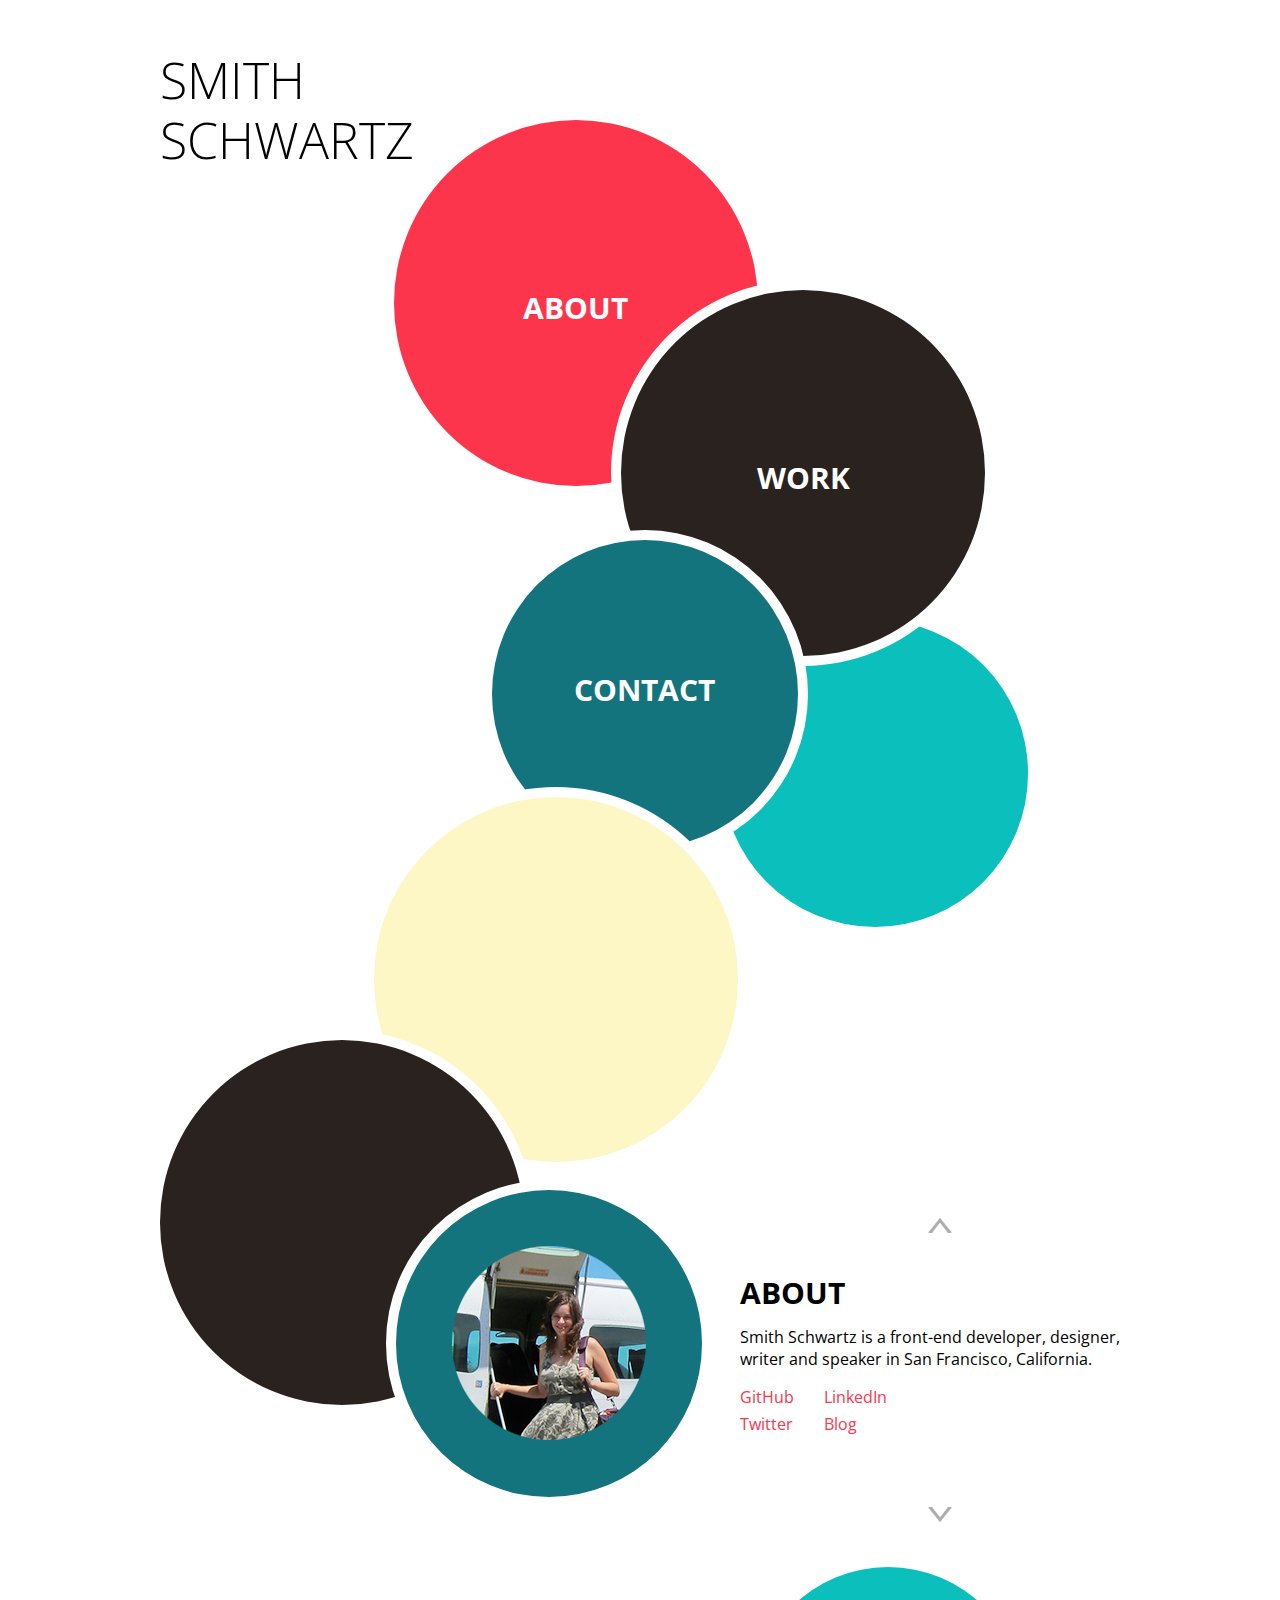
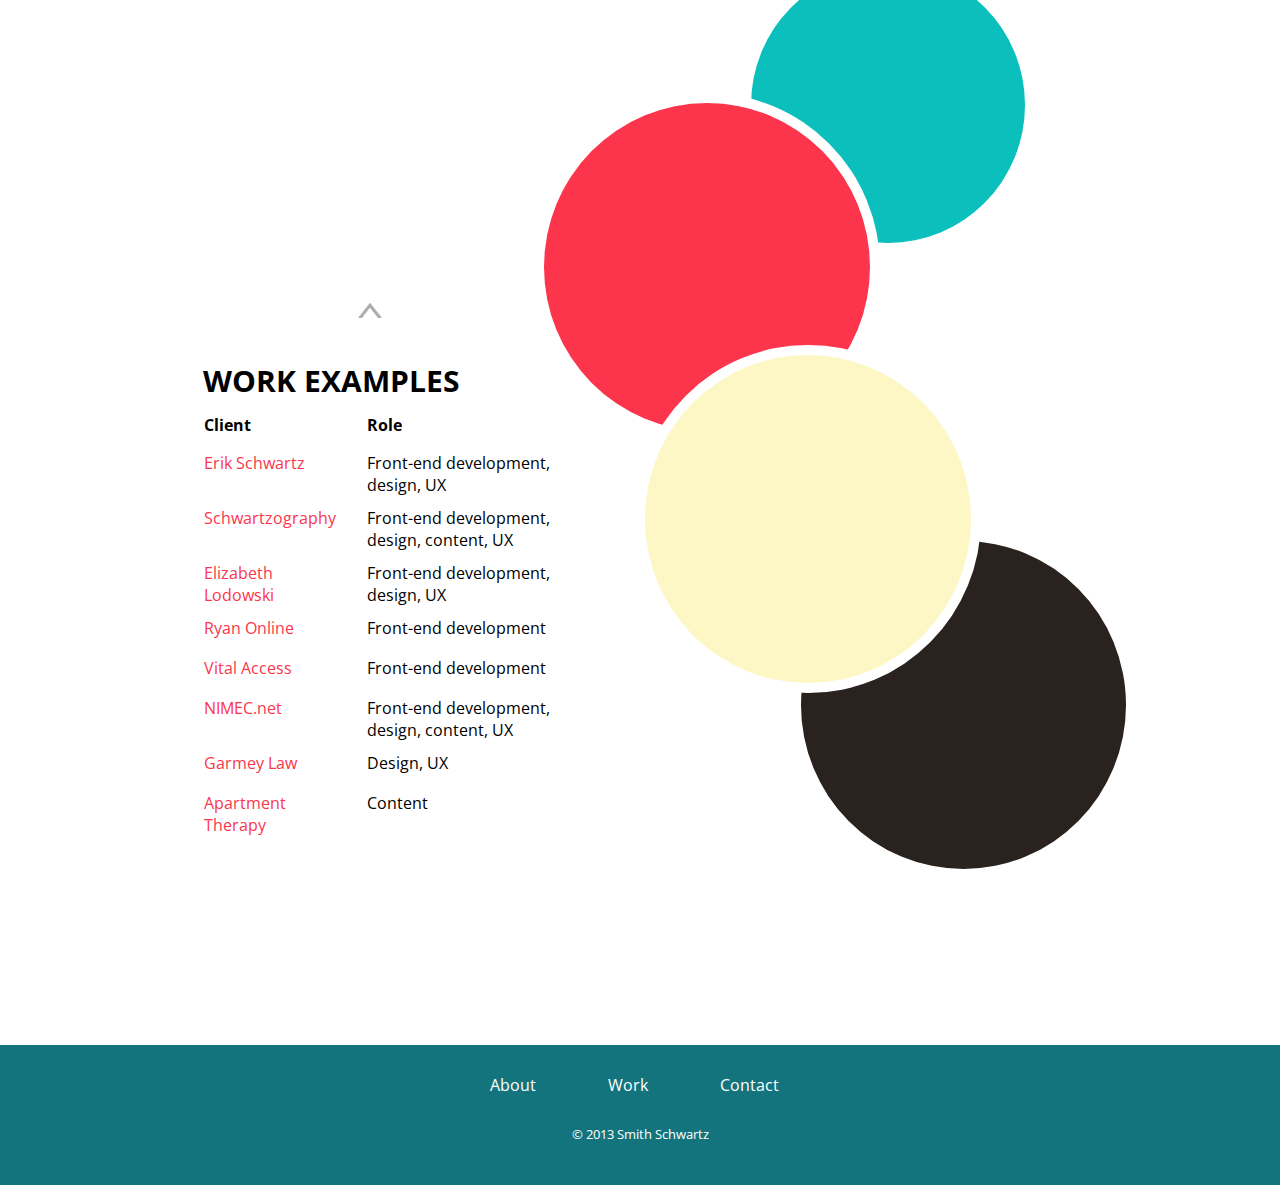
==== commit 5e1e042a: "Update text, remove unused files" ====
--- a/index.html
+++ b/index.html
@@ -113,7 +113,7 @@
 		<section class="info group">
 			<h2>About</h2>
 
-			<p>Smith Schwartz is a digital nomad who has been circling the globe since 2011 while working as a front-end developer, writer and speaker. </p></a>
+			<p>Smith Schwartz is a front-end developer, designer, writer and speaker in San Francisco, California. </p></a>
 
 			<ul>
 				<li><a href="https://github.com/smithschwartz" target="blank" title="Smith Schwartz on GitHub">GitHub</a></li>
--- a/styles/css/main.css
+++ b/styles/css/main.css
@@ -1,4 +1,4 @@
-/* normalize.css v2.1.0 | MIT License | git.io/normalize */
+/*! normalize.css v2.1.0 | MIT License | git.io/normalize */
 /* ==========================================================================
    HTML5 display definitions
    ========================================================================== */
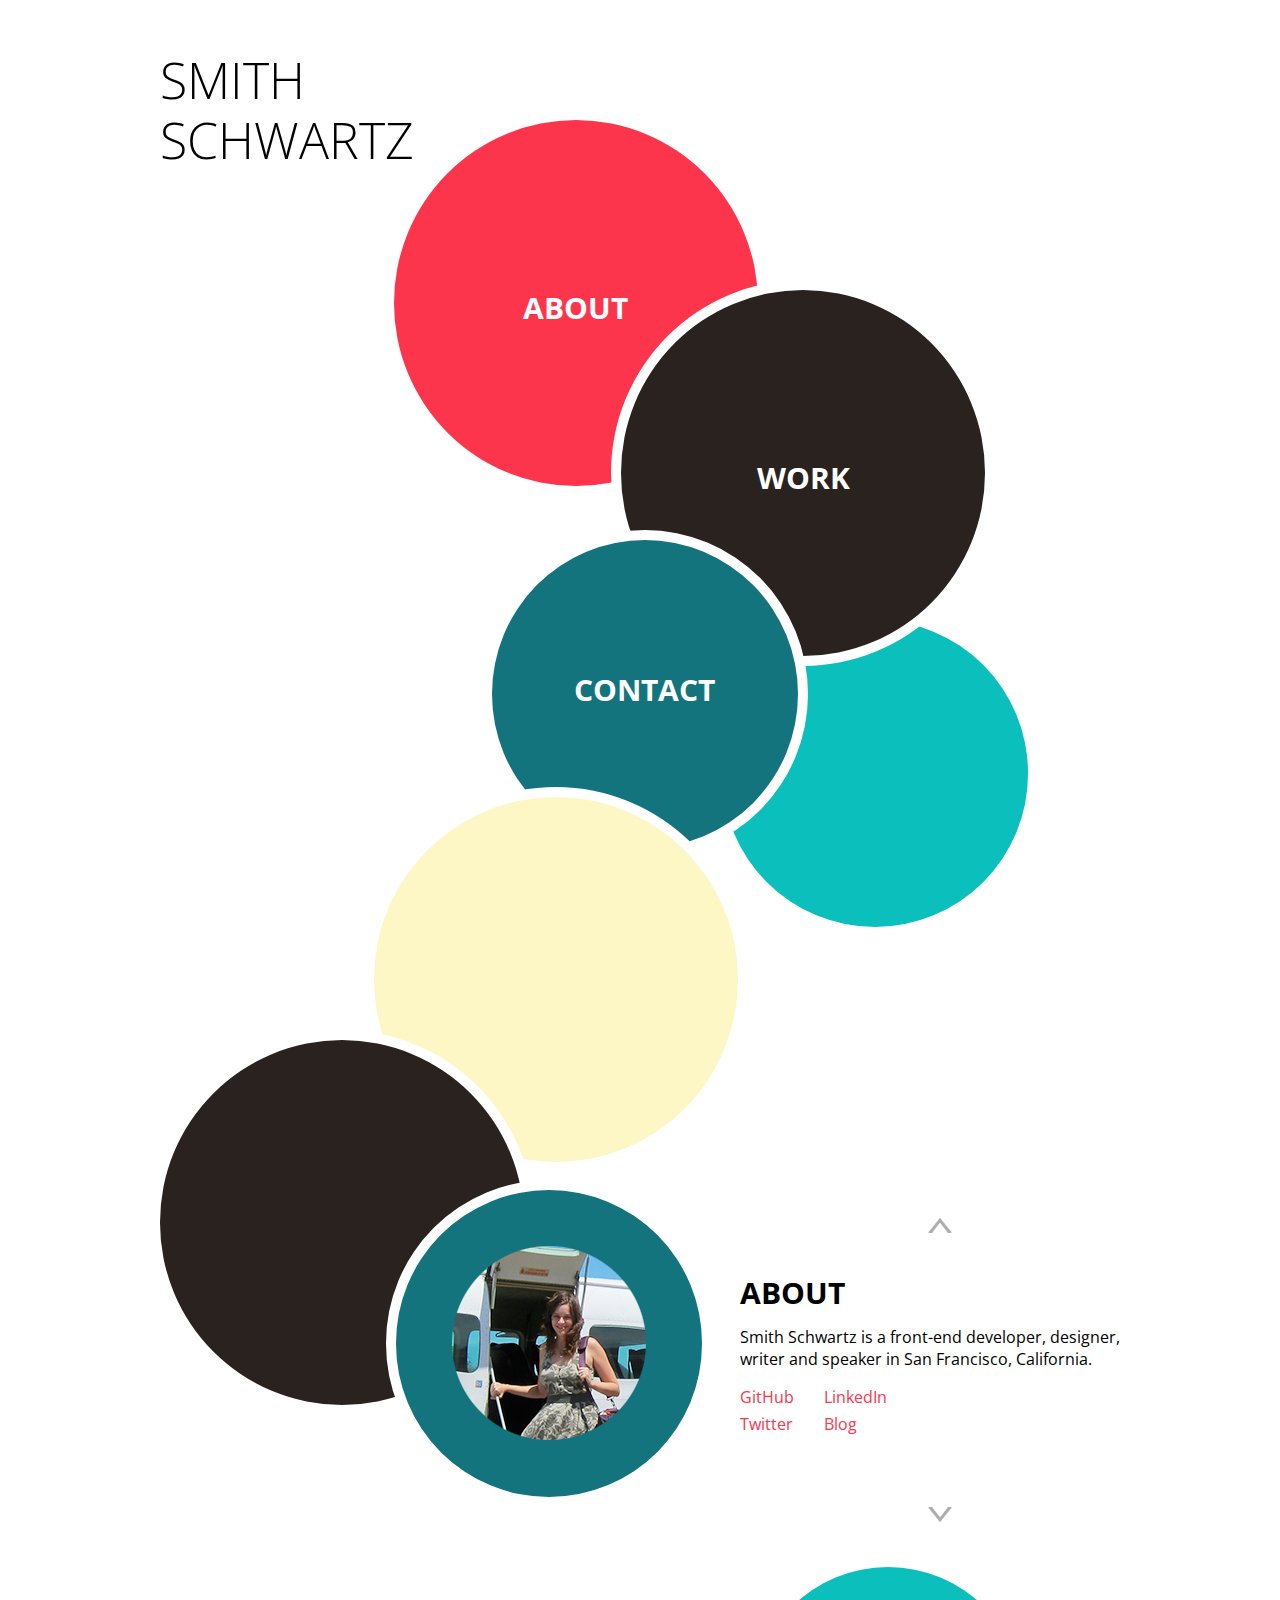
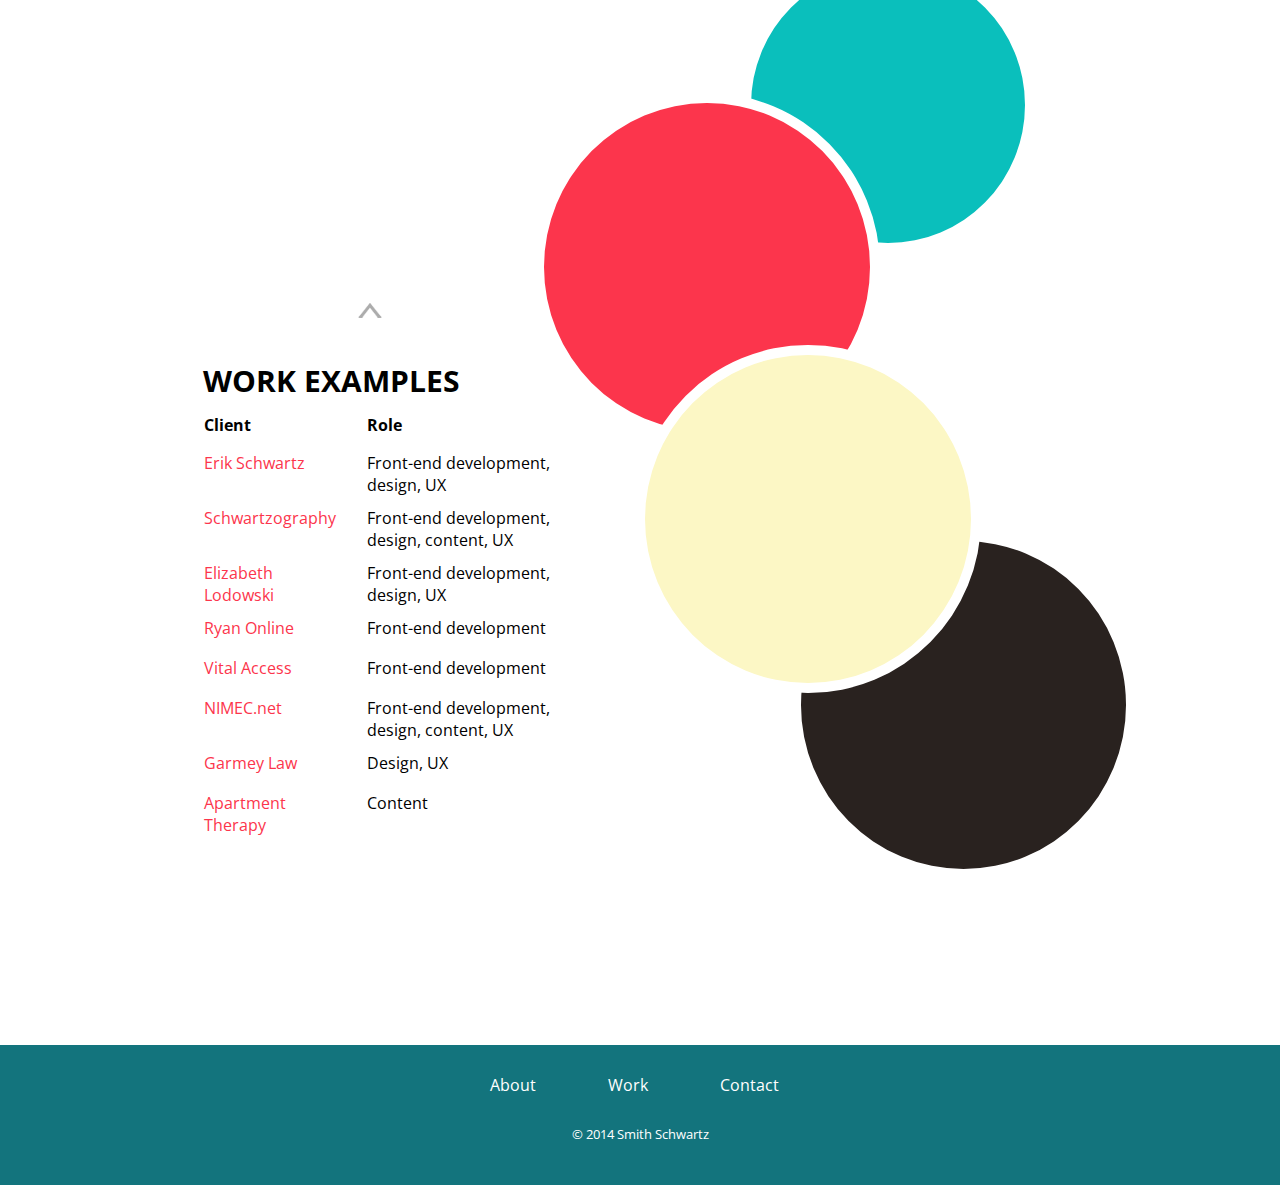
==== commit 33faf750: "Update copyright" ====
--- a/index.html
+++ b/index.html
@@ -230,7 +230,7 @@
 
 			</ul>
 
-			<small class="copy group">&copy; 2013 Smith Schwartz</small>
+			<small class="copy group">&copy; 2014 Smith Schwartz</small>
 
 		</div>
 	</footer>
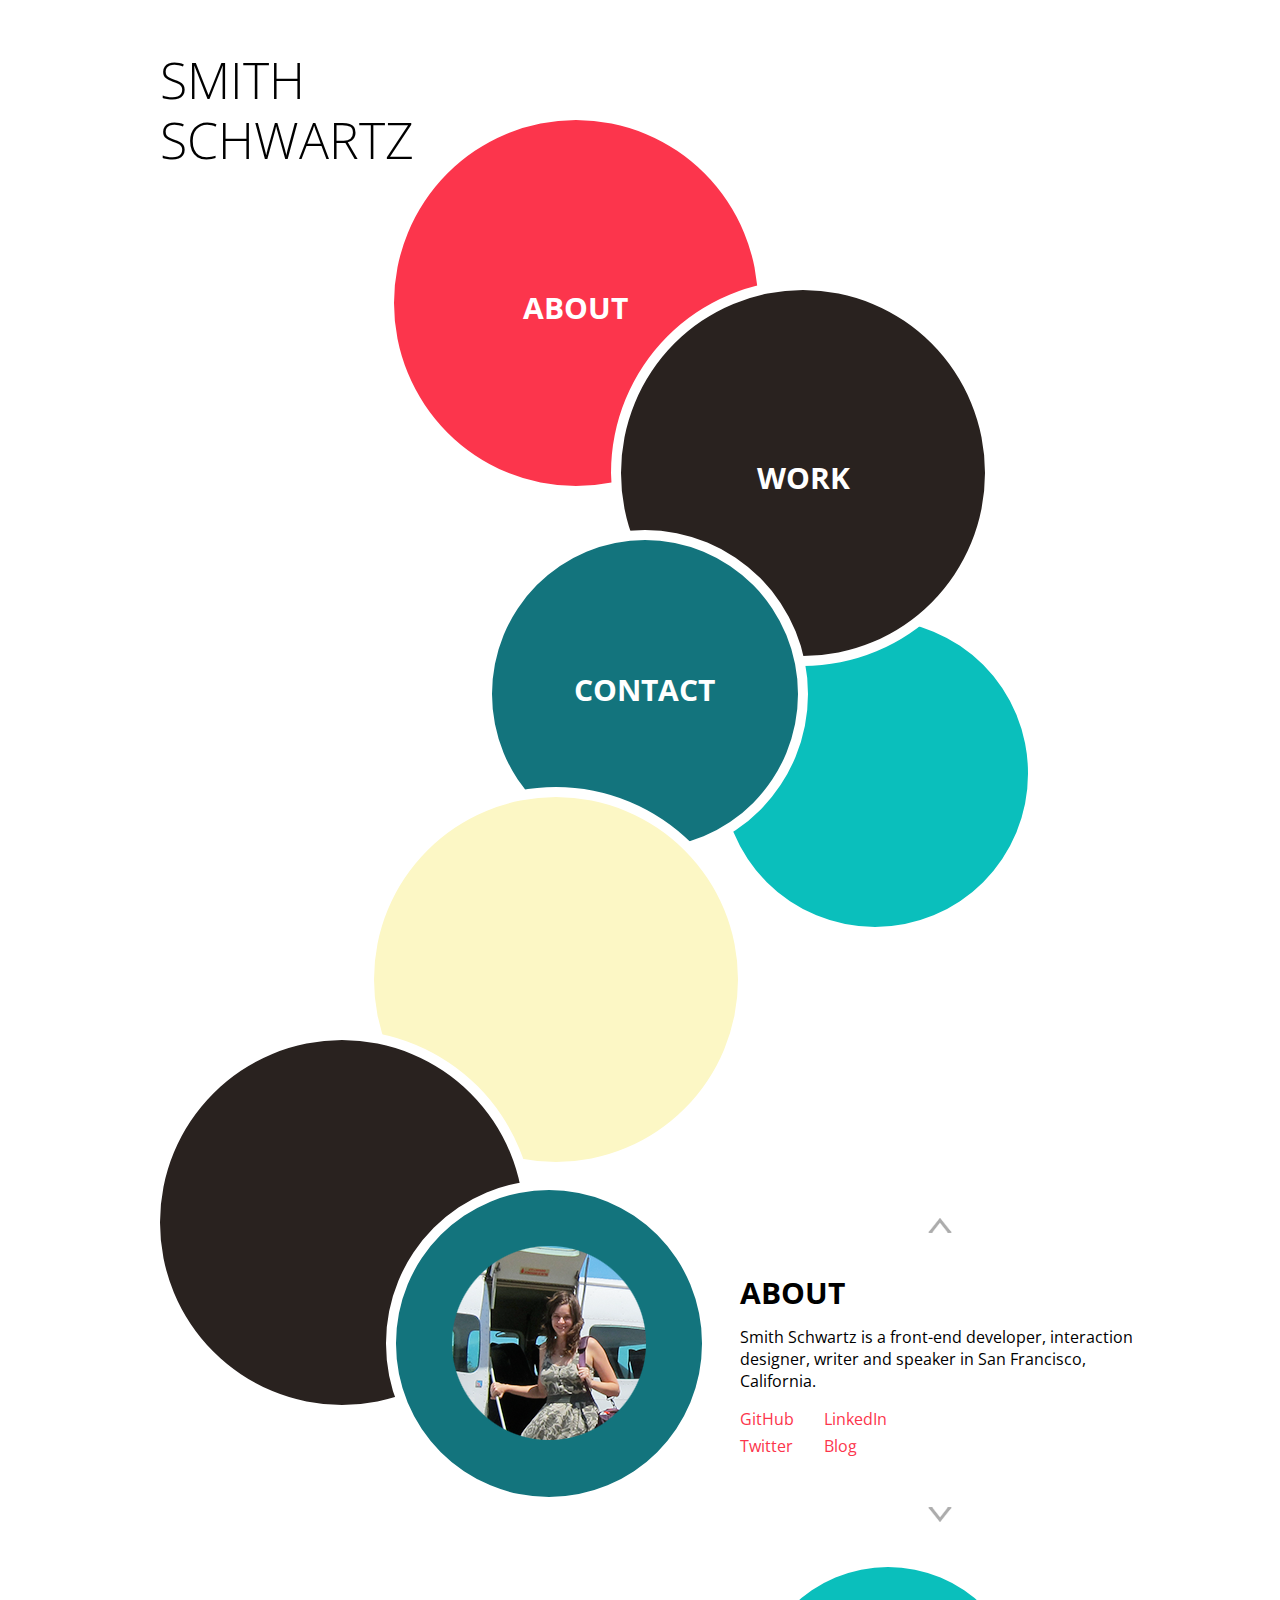
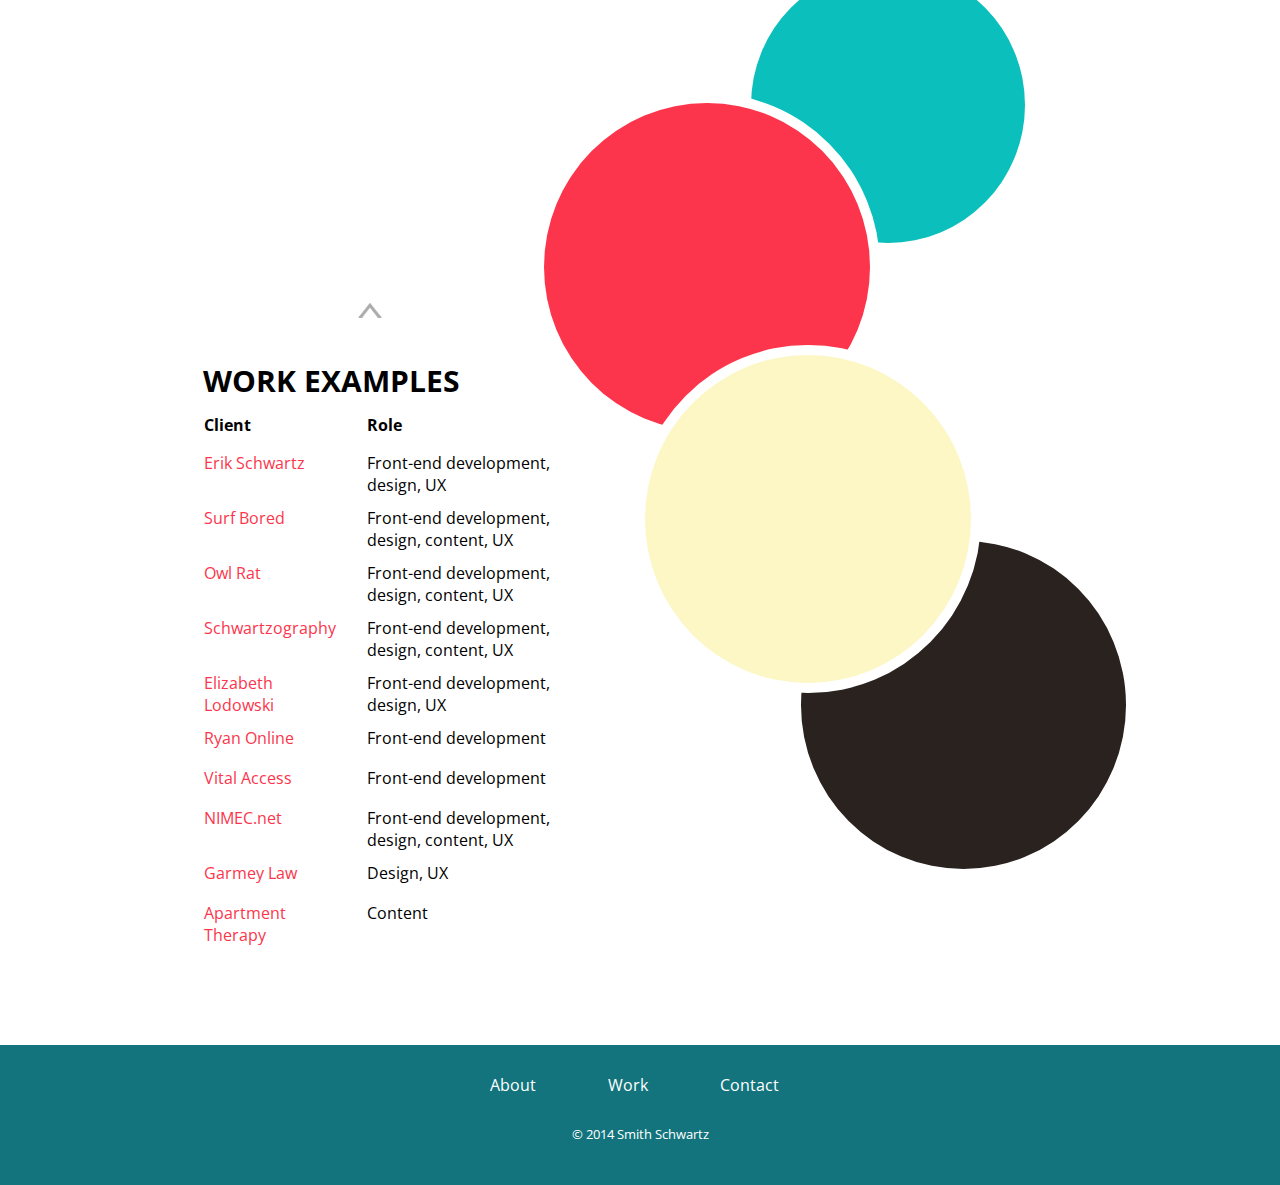
==== commit bd8a6844: "Add Camp Sass resources page" ====
--- a/index.html
+++ b/index.html
@@ -113,7 +113,7 @@
 		<section class="info group">
 			<h2>About</h2>
 
-			<p>Smith Schwartz is a front-end developer, designer, writer and speaker in San Francisco, California. </p></a>
+			<p>Smith Schwartz is a front-end developer, interaction designer, writer and speaker in San Francisco, California. </p></a>
 
 			<ul>
 				<li><a href="https://github.com/smithschwartz" target="blank" title="Smith Schwartz on GitHub">GitHub</a></li>
@@ -180,6 +180,14 @@
 		  <tr>
 		  	<td class="client"><a href="http://erikschwartz.net" title="Erik Schwartz" target="blank">Erik Schwartz</a></td>
 		  	<td class="role">Front-end development, design, UX</td>
+		  </tr>
+		  <tr>
+		    <td class="client"><a href="http://surfbored.net" target="blank" title="Surf Bored">Surf Bored</a></td>
+		    <td class="role">Front-end development, design, content, UX</td>
+		  </tr>
+		  <tr>
+		    <td class="client"><a href="http://owlrat.com" target="blank" title="Owl Rat">Owl Rat</a></td>
+		    <td class="role">Front-end development, design, content, UX</td>
 		  </tr>
 		  <tr>
 		    <td class="client"><a href="http://schwartzography.com" target="blank" title="Schwartzography">Schwartzography</a></td>
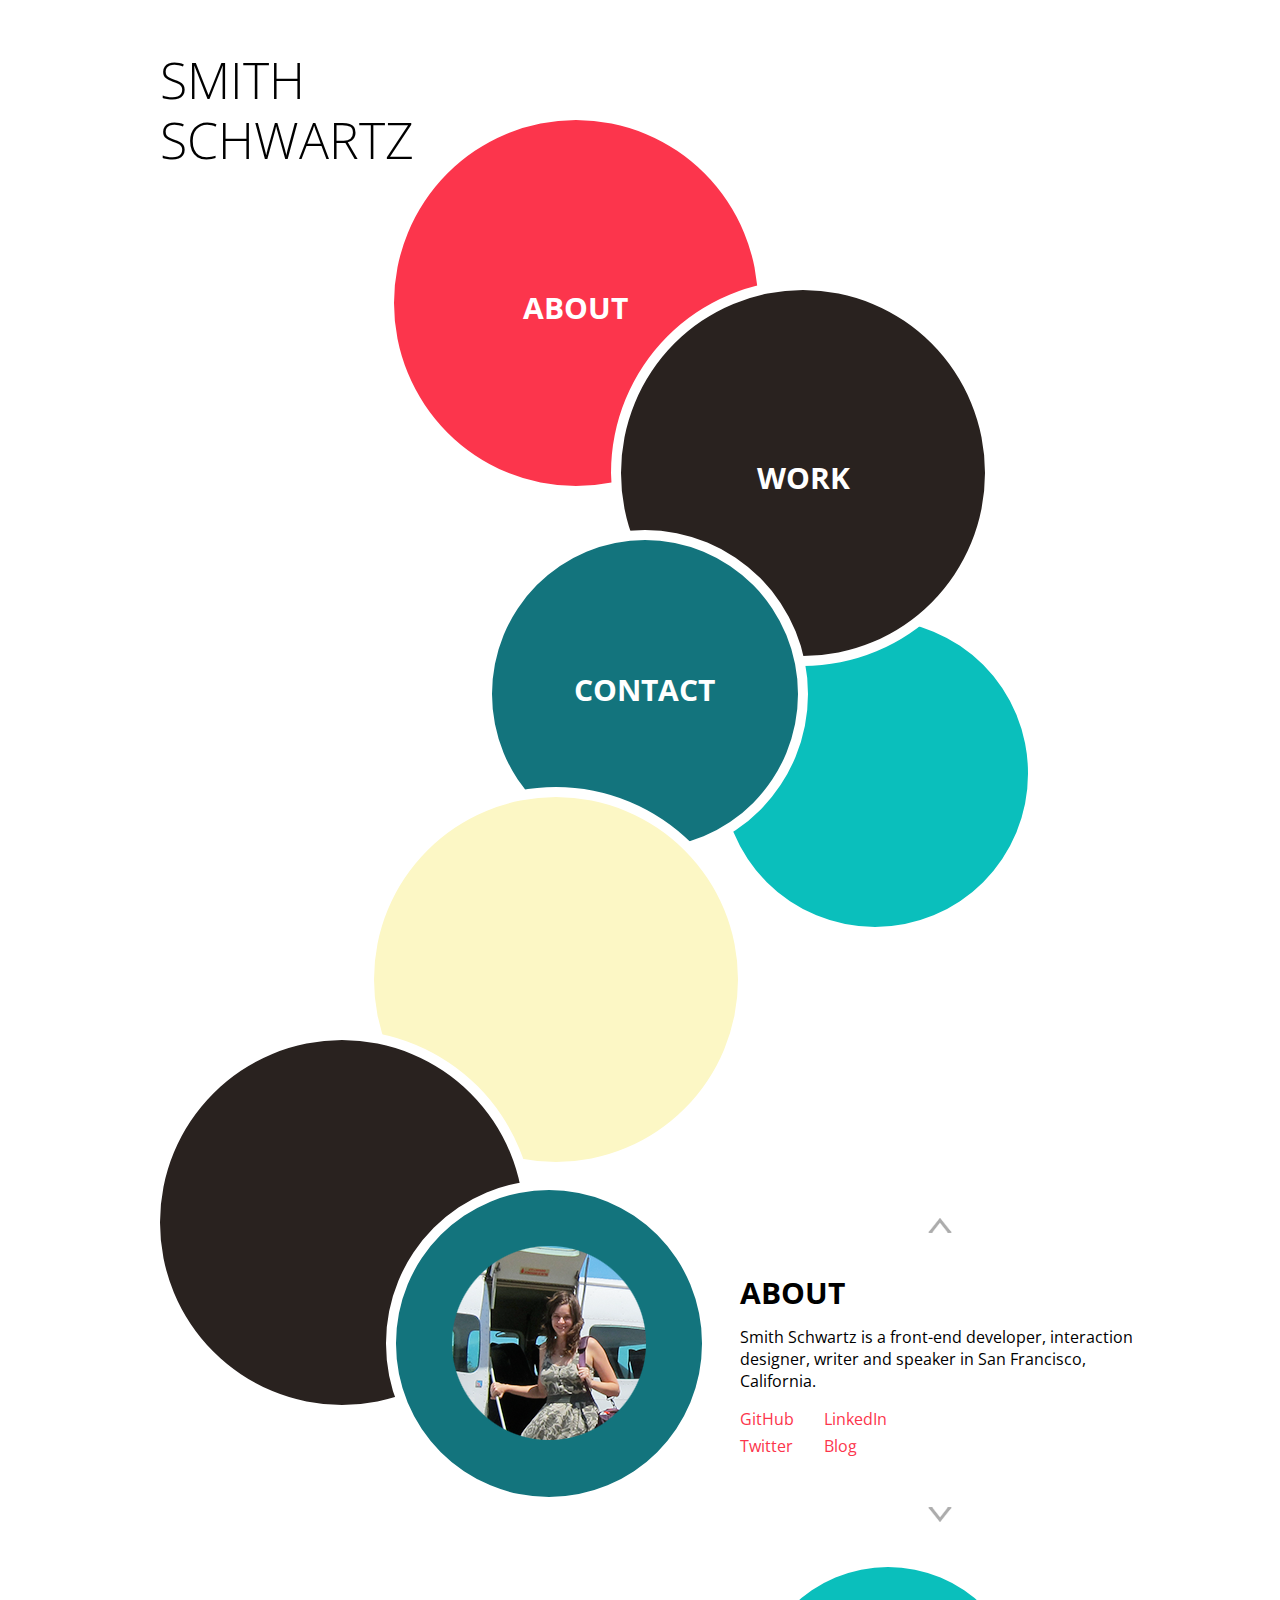
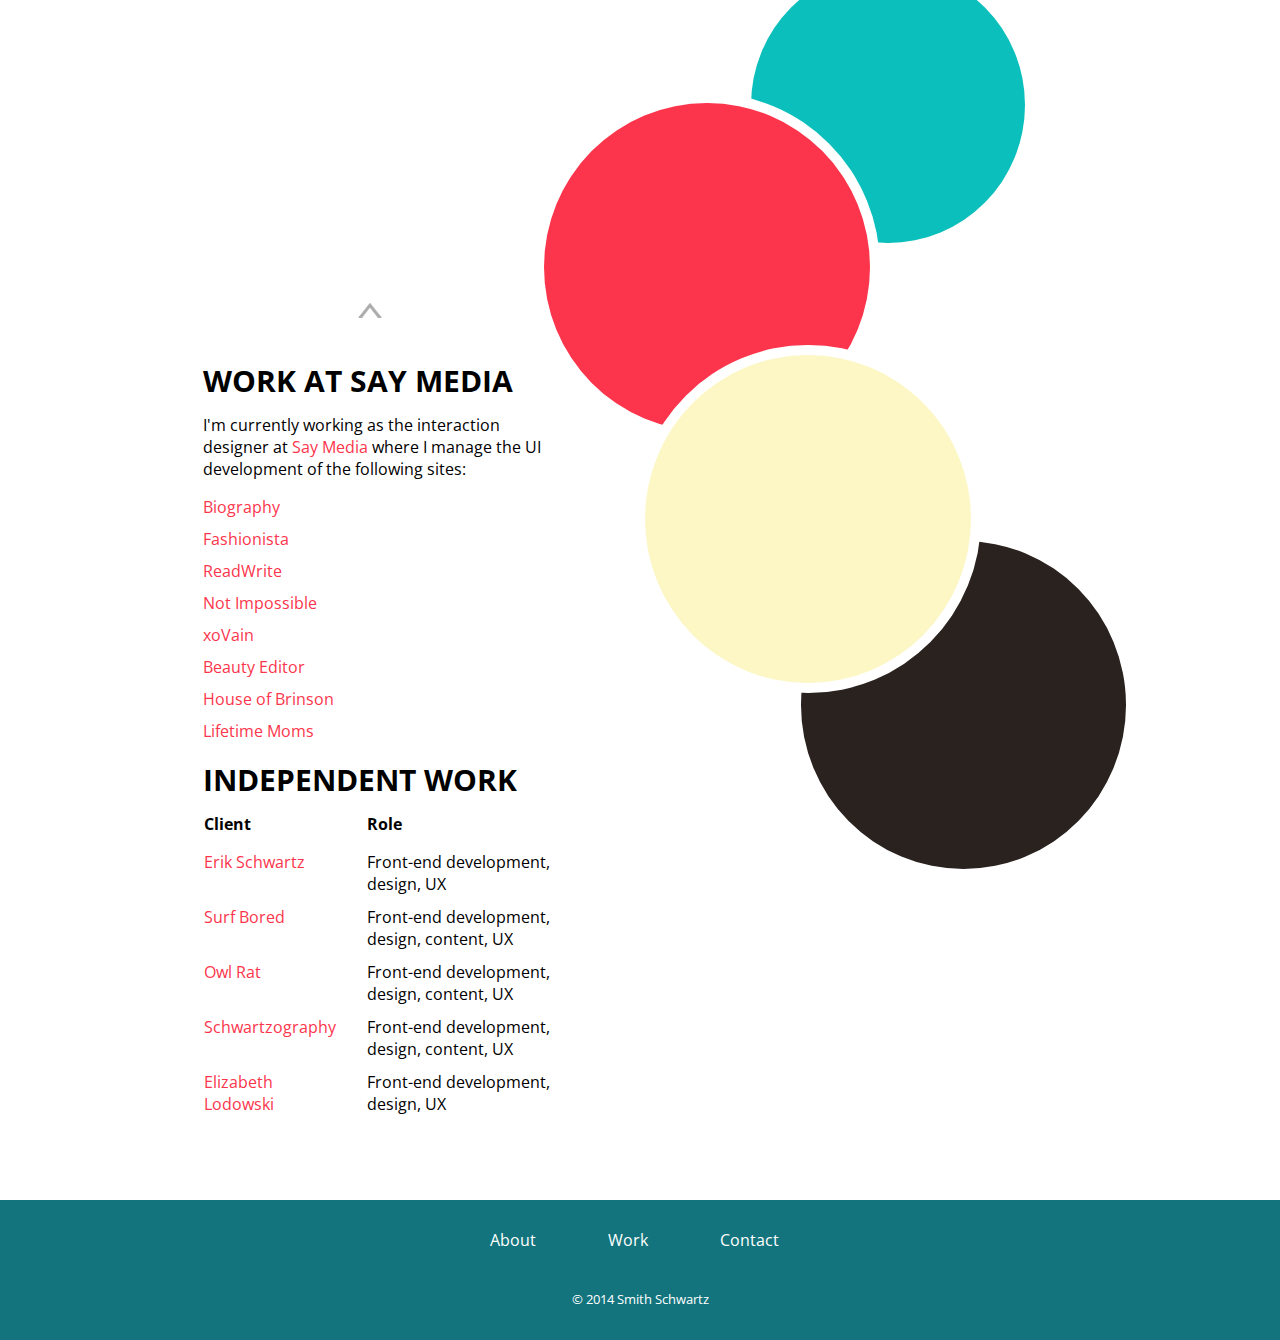
==== commit 70b45fdd: "Update CV" ====
--- a/index.html
+++ b/index.html
@@ -169,7 +169,22 @@
 
 			<a class="scroll-js up-arrow arrow group" href="#top" title="Scroll to top">Up Arrow</a>
 
-			<h2>Work Examples</h2>
+				<h2>Work at Say Media</h2>
+
+					<p class="intro">I'm currently working as the interaction designer at <a href="http://saymedia.com">Say Media</a> where I manage the UI development of the following sites:</p>
+
+			  <ul>
+			  	<li><a href="http://biography.com">Biography</a></li>
+			  	<li><a href="http://fashionista.com">Fashionista</a></li>
+			  	<li><a href="http://readwrite.com">ReadWrite</a></li>
+			  	<li><a href="http://notimpossiblenow.com">Not Impossible</a></li>
+			  	<li><a href="http://xoVain.com">xoVain</a></li>
+			  	<li><a href="http://beautyeditor.ca">Beauty Editor</a></li>
+			  	<li><a href="http://houseofbrinson.com">House of Brinson</a></li>
+			  	<li><a href="http://lifetimemoms.com">Lifetime Moms</a></li>
+			  </ul>
+
+			<h2>Independent Work</h2>
 
 		<table class="group">
 
@@ -196,26 +211,6 @@
 		  <tr>
 		  	<td class="client"><a href="http://elizabethlodowski.com" title="Elizabeth Lodowski" target="blank">Elizabeth Lodowski</a></td>
 		  	<td class="role">Front-end development, design, UX</td>
-		  </tr>
-		  <tr>
-		  	<td class="client"><a href="http://ryanonline.com/" title="Ryan Online" target="blank">Ryan Online</a></td>
-		  	<td class="role">Front-end development</td>
-		  </tr>
-		  <tr>
-		    <td class="client"><a href="http://www.vital-access.com/" title="Vital Access" target="blank">Vital Access</a></td>
-		    <td class="role">Front-end development</td>
-		  </tr>
-		  <tr>
-		    <td class="client"><a href="http://www.nimec.net" target="blank" title="NIMEC">NIMEC.net</a></td>
-		    <td class="role">Front-end development, design, content, UX</td>
-		  </tr>
-		  <tr>
-		    <td class="client"><a href="design-project.html" title="Garmey Law" target="blank">Garmey Law</a></td>
-		    <td class="role">Design, UX</td>
-		  </tr>
-		  <tr>
-		    <td class="client"><a href="http://www.apartmenttherapy.com/authors/smith" target="blank" title="Apartment Therapy">Apartment<br> Therapy</a></td>
-		    <td class="role">Content</td>
 		  </tr>
 
 		 </table>
--- a/styles/css/main.css
+++ b/styles/css/main.css
@@ -688,7 +688,7 @@
   background: #13747D;
   height: 140px;
   position: relative;
-  top: 1345px;
+  top: 1500px;
   width: 100%; }
 
 footer li {
@@ -713,6 +713,12 @@
 .end {
   margin-right: 0; }
 
+body,
+html {
+  height: 100%;
+  width: 100%;
+}
+
 /*Design Project Page*/
 .design-example-wrap {
   margin: 30px auto 0 auto;
@@ -725,3 +731,15 @@
   display: block;
   margin-right: 5%;
   float: left; }
+
+.intro {
+  width: 355px;
+}
+
+li {
+  margin-bottom: 10px;
+}
+
+ul {
+  margin-bottom: 20px;
+}
--- a/styles/css/small.css
+++ b/styles/css/small.css
@@ -12,7 +12,7 @@
   margin-right: 15%; }
 
 footer {
-  top: 800px; }
+  top: 1000px; }
 
 footer ul {
   width: 209px; }
--- a/styles/css/small-medium.css
+++ b/styles/css/small-medium.css
@@ -8,7 +8,7 @@
   margin-right: 15%; }
 
 footer {
-  top: 525px; }
+  top: 1100px; }
 
 footer ul {
   width: 209px; }
--- a/styles/css/mid-medium.css
+++ b/styles/css/mid-medium.css
@@ -5,7 +5,7 @@
   padding: 0; }
 
 footer {
-  top: 990px; }
+  top: 1300px; }
 
 .work-examples,
 .up-down-arrows,
